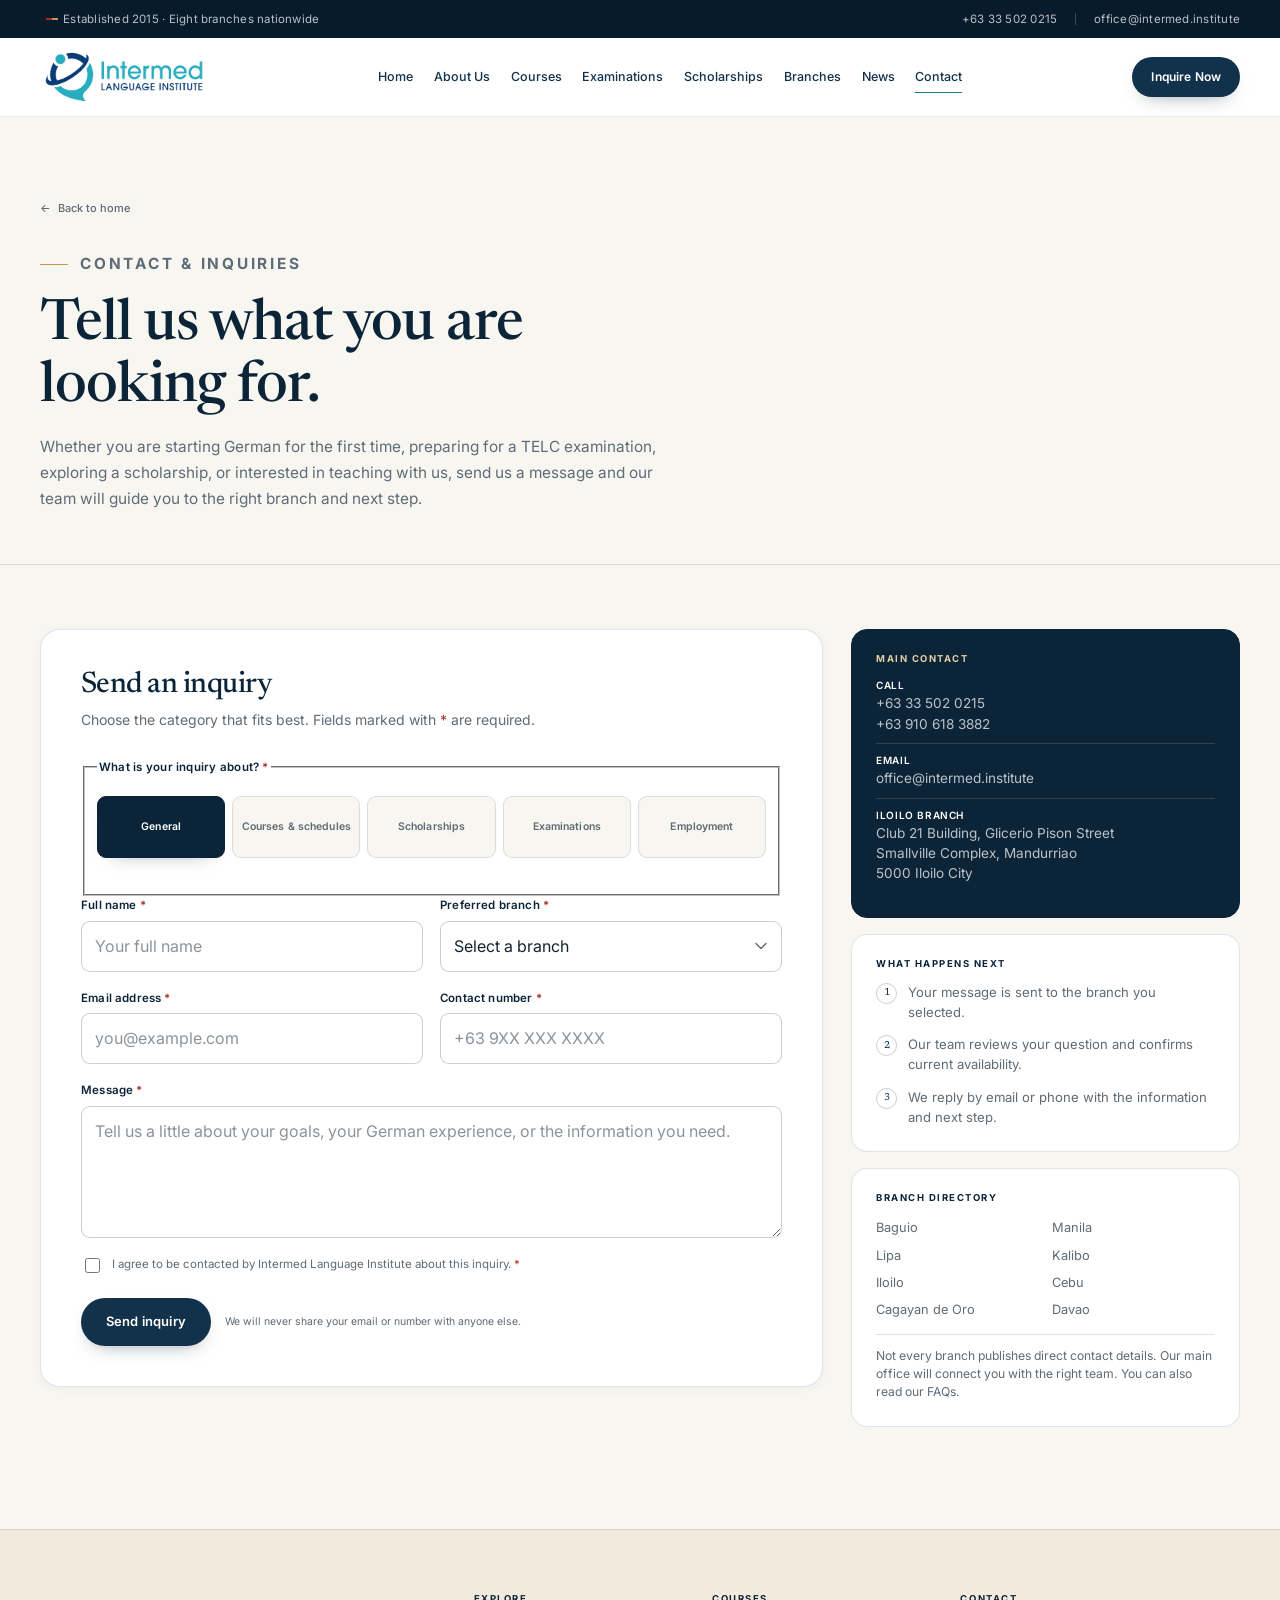
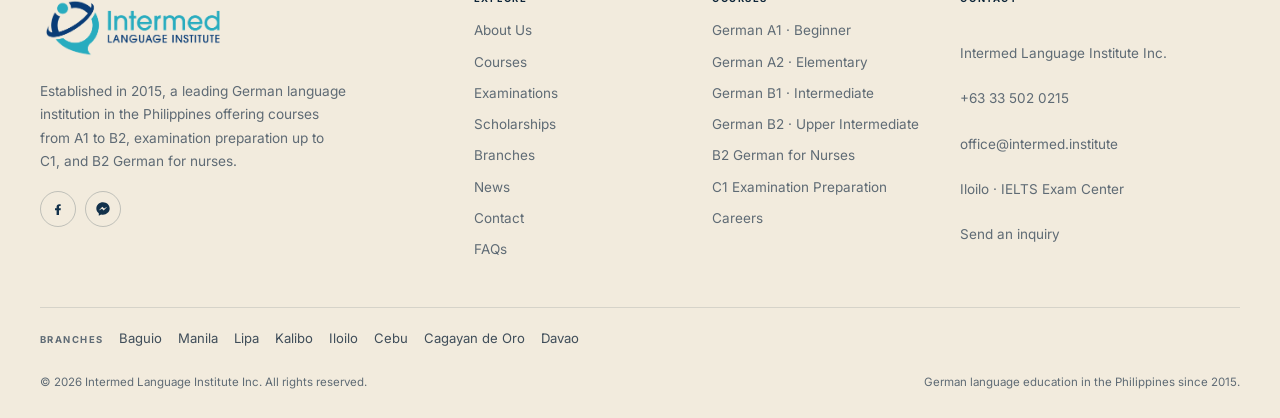
==== contact.html @ 17ab13a9 "Initial upload of Project 2" ====
<!DOCTYPE html>
<html lang="en">
<head>
  <meta charset="UTF-8">
  <meta name="viewport" content="width=device-width, initial-scale=1.0">
  <title>Contact &amp; Inquiries | Intermed Language Institute</title>
  <meta name="description" content="Contact Intermed Language Institute about German courses, schedules, scholarships, TELC examinations, or careers. Choose your branch and send an inquiry to our team.">
  <meta name="robots" content="index, follow">
  <link rel="canonical" href="https://intermed.institute/contact.html">
  <meta name="theme-color" content="#0c2438">
  <link rel="icon" type="image/png" href="assets/img/favicon.png">
  <link rel="apple-touch-icon" href="assets/img/favicon.png">

  <meta property="og:locale" content="en_PH">
  <meta property="og:type" content="website">
  <meta property="og:site_name" content="Intermed Language Institute">
  <meta property="og:title" content="Contact &amp; Inquiries | Intermed Language Institute">
  <meta property="og:description" content="Ask about German courses, schedules, scholarships, TELC examinations, or teaching careers at Intermed.">
  <meta property="og:url" content="https://intermed.institute/contact.html">

  <link rel="preconnect" href="https://fonts.googleapis.com">
  <link rel="preconnect" href="https://fonts.gstatic.com" crossorigin>
  <link href="https://fonts.googleapis.com/css2?family=Inter:wght@400;500;600;700&family=Newsreader:ital,opsz,wght@0,6..72,400;0,6..72,500;0,6..72,600;1,6..72,400&display=swap" rel="stylesheet">
  <link rel="stylesheet" href="assets/css/main.css">
  <noscript>
    <style>
      @media (max-width: 1080px) {
        .primary-nav { display: flex !important; flex-wrap: wrap; gap: 8px 16px; }
        .header-inner { flex-wrap: wrap; min-height: 0; padding: 12px 0; }
        .header-cta { display: inline-flex !important; }
        .nav-toggle, .mobile-nav { display: none !important; }
      }
    </style>
  </noscript>
</head>
<body>
  <a class="skip-link" href="#main">Skip to content</a>

  <div class="topbar">
    <div class="container topbar-inner">
      <p><span class="topbar-flag" aria-hidden="true"></span> Established 2015 · Eight branches nationwide</p>
      <div class="topbar-meta">
        <a href="tel:+63335020215">+63 33 502 0215</a>
        <span class="topbar-sep" aria-hidden="true"></span>
        <a href="mailto:office@intermed.institute">office@intermed.institute</a>
      </div>
    </div>
  </div>

  <header class="site-header" id="siteHeader">
    <div class="container header-inner">
      <a class="brand" href="index.html" aria-label="Intermed Language Institute — home">
        <img src="assets/img/logo.png" width="168" height="61" alt="Intermed Language Institute">
      </a>

      <nav class="primary-nav" aria-label="Primary">
        <a href="index.html">Home</a>
        <a href="index.html#about">About Us</a>
        <a href="index.html#courses">Courses</a>
        <a href="index.html#examinations">Examinations</a>
        <a href="index.html#scholarships">Scholarships</a>
        <a href="index.html#branches">Branches</a>
        <a href="index.html#news">News</a>
        <a href="contact.html" aria-current="page">Contact</a>
      </nav>

      <a class="btn btn--primary btn--sm header-cta" href="#inquiry-form">Inquire Now</a>

      <button class="nav-toggle" type="button" aria-label="Open menu" aria-expanded="false" aria-controls="mobileNav">
        <span></span><span></span><span></span>
      </button>
    </div>

    <div class="mobile-nav" id="mobileNav">
      <p class="eyebrow">Navigation</p>
      <nav aria-label="Mobile primary">
        <a class="mobile-link" href="index.html">Home <span class="num">01</span></a>
        <a class="mobile-link" href="index.html#about">About Us <span class="num">02</span></a>
        <a class="mobile-link" href="index.html#courses">Courses <span class="num">03</span></a>
        <a class="mobile-link" href="index.html#examinations">Examinations <span class="num">04</span></a>
        <a class="mobile-link" href="index.html#scholarships">Scholarships <span class="num">05</span></a>
        <a class="mobile-link" href="index.html#branches">Branches <span class="num">06</span></a>
        <a class="mobile-link" href="index.html#news">News <span class="num">07</span></a>
        <a class="mobile-link" href="contact.html">Contact <span class="num">08</span></a>
      </nav>
      <a class="btn btn--primary" href="#inquiry-form">Inquire Now</a>
      <div class="mobile-contact">
        <a href="tel:+63335020215">+63 33 502 0215</a>
        <a href="mailto:office@intermed.institute">office@intermed.institute</a>
        <a href="faq.html">Frequently asked questions</a>
      </div>
    </div>
  </header>

  <main id="main">
    <section class="page-hero">
      <div class="container">
        <a class="home-link" href="index.html"><span aria-hidden="true">←</span> Back to home</a>
        <p class="eyebrow">Contact &amp; inquiries</p>
        <h1>Tell us what you are looking for.</h1>
        <p>Whether you are starting German for the first time, preparing for a TELC examination, exploring a scholarship, or interested in teaching with us, send us a message and our team will guide you to the right branch and next step.</p>
      </div>
    </section>

    <section aria-labelledby="form-title">
      <div class="container contact-layout">
        <div class="form-card reveal">
          <h2 id="form-title">Send an inquiry</h2>
          <p>Choose the category that fits best. Fields marked with <span class="req">*</span> are required.</p>

          <form class="inquiry-form" id="inquiry-form" action="https://anc.d3.net/intermed/" method="post" enctype="multipart/form-data" data-endpoint="https://anc.d3.net/intermed/">
            <fieldset>
              <legend class="form-legend">What is your inquiry about? <span class="req">*</span></legend>
              <div class="inquiry-types">
                <label class="inquiry-type"><input type="radio" name="inquiry_type" value="General Inquiry" data-type="general" checked> General</label>
                <label class="inquiry-type"><input type="radio" name="inquiry_type" value="Course &amp; Schedule Inquiry" data-type="course"> Courses &amp; schedules</label>
                <label class="inquiry-type"><input type="radio" name="inquiry_type" value="Scholarship Inquiry" data-type="scholarship"> Scholarships</label>
                <label class="inquiry-type"><input type="radio" name="inquiry_type" value="Examination Inquiry" data-type="examination"> Examinations</label>
                <label class="inquiry-type"><input type="radio" name="inquiry_type" value="Employment Application" data-type="employment"> Employment</label>
              </div>
            </fieldset>

            <div class="form-grid">
              <div class="field">
                <label for="name">Full name <span class="req">*</span></label>
                <input type="text" id="name" name="name" autocomplete="name" placeholder="Your full name" required>
                <p class="field-error" data-error-for="name"></p>
              </div>

              <div class="field">
                <label for="branch">Preferred branch <span class="req">*</span></label>
                <select id="branch" name="branch" required>
                  <option value="">Select a branch</option>
                  <option value="baguio" data-email="baguio@intermed.institute">Baguio</option>
                  <option value="manila" data-email="manila@intermed.institute">Manila</option>
                  <option value="lipa" data-email="lipa@intermed.institute">Lipa</option>
                  <option value="kalibo" data-email="office@intermed.institute">Kalibo</option>
                  <option value="iloilo" data-email="iloilo@intermed.institute">Iloilo</option>
                  <option value="cebu" data-email="office@intermed.institute">Cebu</option>
                  <option value="cdo" data-email="cdo@intermed.institute">Cagayan de Oro</option>
                  <option value="davao" data-email="office@intermed.institute">Davao</option>
                  <option value="online" data-email="international@intermed.institute">Online / International</option>
                  <option value="unsure" data-email="office@intermed.institute">Not sure yet</option>
                </select>
                <p class="field-error" data-error-for="branch"></p>
              </div>

              <div class="field">
                <label for="email">Email address <span class="req">*</span></label>
                <input type="email" id="email" name="email" autocomplete="email" inputmode="email" placeholder="you@example.com" required>
                <p class="field-error" data-error-for="email"></p>
              </div>

              <div class="field">
                <label for="number">Contact number <span class="req">*</span></label>
                <input type="tel" id="number" name="number" autocomplete="tel" inputmode="tel" placeholder="+63 9XX XXX XXXX" required>
                <p class="field-error" data-error-for="number"></p>
              </div>

              <div class="field field--full" id="course-field" hidden>
                <label for="course">Course of interest</label>
                <select id="course" name="course">
                  <option value="">Select a course</option>
                  <option value="A1">German A1 — Beginner</option>
                  <option value="A2">German A2 — Elementary</option>
                  <option value="B1">German B1 — Intermediate</option>
                  <option value="B2">German B2 — Upper Intermediate</option>
                  <option value="B2 for Nurses">B2 German for Nurses</option>
                  <option value="C1 Examination Preparation">C1 Examination Preparation</option>
                  <option value="Not sure yet">Not sure yet</option>
                </select>
                <p class="field-error" data-error-for="course"></p>
              </div>

              <div class="field field--full" id="file-field" hidden>
                <label for="cv">Upload your CV <span class="req">*</span></label>
                <input type="file" id="cv" name="file" accept=".pdf,.doc,.docx,application/pdf,application/msword,application/vnd.openxmlformats-officedocument.wordprocessingml.document">
                <p class="field-hint">PDF or Word document, up to 10MB.</p>
                <p class="field-error" data-error-for="cv"></p>
              </div>

              <div class="field field--full">
                <label for="message">Message <span class="req">*</span></label>
                <textarea id="message" name="message" placeholder="Tell us a little about your goals, your German experience, or the information you need." required></textarea>
                <p class="field-error" data-error-for="message"></p>
              </div>
            </div>

            <input type="hidden" name="to" id="contact-to" value="office@intermed.institute">
            <input type="hidden" name="action" id="form-action" value="contact">
            <input type="hidden" name="for" id="inquiry-for" value="General Inquiry">

            <label class="form-consent">
              <input type="checkbox" id="consent" name="consent" value="yes" required>
              <span>I agree to be contacted by Intermed Language Institute about this inquiry. <span class="req">*</span></span>
            </label>
            <p class="field-error" data-error-for="consent"></p>

            <div class="form-actions">
              <button class="btn btn--primary" type="submit" id="submit-button">
                <span class="btn-spinner" aria-hidden="true"></span>
                <span class="btn-label">Send inquiry</span>
              </button>
              <p class="form-privacy">We will never share your email or number with anyone else.</p>
            </div>

            <div class="form-status" id="form-status" role="status" aria-live="polite"></div>
          </form>
        </div>

        <aside class="contact-aside" aria-label="Contact information">
          <div class="aside-card aside-card--navy reveal">
            <h3>Main contact</h3>
            <div class="contact-line">
              <div>
                <strong>Call</strong>
                <a href="tel:+63335020215">+63 33 502 0215</a><br>
                <a href="tel:+639106183882">+63 910 618 3882</a>
              </div>
            </div>
            <div class="contact-line">
              <div>
                <strong>Email</strong>
                <a href="mailto:office@intermed.institute">office@intermed.institute</a>
              </div>
            </div>
            <div class="contact-line">
              <div>
                <strong>Iloilo branch</strong>
                Club 21 Building, Glicerio Pison Street<br>
                Smallville Complex, Mandurriao<br>
                5000 Iloilo City
              </div>
            </div>
          </div>

          <div class="aside-card reveal">
            <h3>What happens next</h3>
            <div class="next-steps">
              <div class="next-step"><span>1</span><p>Your message is sent to the branch you selected.</p></div>
              <div class="next-step"><span>2</span><p>Our team reviews your question and confirms current availability.</p></div>
              <div class="next-step"><span>3</span><p>We reply by email or phone with the information and next step.</p></div>
            </div>
          </div>

          <div class="aside-card reveal">
            <h3>Branch directory</h3>
            <div class="branch-mini-list">
              <a href="index.html#branches">Baguio</a>
              <a href="index.html#branches">Manila</a>
              <a href="index.html#branches">Lipa</a>
              <a href="index.html#branches">Kalibo</a>
              <a href="index.html#branches">Iloilo</a>
              <a href="index.html#branches">Cebu</a>
              <a href="index.html#branches">Cagayan de Oro</a>
              <a href="index.html#branches">Davao</a>
            </div>
            <p class="aside-note">Not every branch publishes direct contact details. Our main office will connect you with the right team. You can also <a href="faq.html">read our FAQs</a>.</p>
          </div>
        </aside>
      </div>
    </section>
  </main>

  <footer class="site-footer">
    <div class="container">
      <div class="footer-grid">
        <div class="footer-brand">
          <img src="assets/img/logo.png" width="186" height="68" loading="lazy" alt="Intermed Language Institute">
          <p>Established in 2015, a leading German language institution in the Philippines offering courses from A1 to B2, examination preparation up to C1, and B2 German for nurses.</p>
          <div class="socials">
            <a class="social-link" href="https://www.facebook.com/intermedph" target="_blank" rel="noopener noreferrer" aria-label="Intermed on Facebook">
              <svg width="16" height="16" viewBox="0 0 24 24" fill="currentColor" aria-hidden="true"><path d="M13.5 21v-7h2.4l.4-3h-2.8V9.1c0-.9.3-1.5 1.6-1.5H16V5c-.3 0-1.2-.1-2.3-.1-2.3 0-3.8 1.4-3.8 3.9V11H7.5v3h2.4v7h3.6Z"/></svg>
            </a>
            <a class="social-link" href="https://www.facebook.com/msg/intermedph" target="_blank" rel="noopener noreferrer" aria-label="Message Intermed on Messenger">
              <svg width="16" height="16" viewBox="0 0 24 24" fill="currentColor" aria-hidden="true"><path d="M12 2C6.5 2 2 6.1 2 11.2c0 2.9 1.4 5.5 3.7 7.2V22l3.4-1.9c.9.3 1.9.4 2.9.4 5.5 0 10-4.1 10-9.2S17.5 2 12 2Zm1 12.4-2.5-2.7-4.9 2.7 5.4-5.7 2.6 2.7 4.8-2.7-5.4 5.7Z"/></svg>
            </a>
          </div>
        </div>

        <div>
          <h3>Explore</h3>
          <nav class="footer-links" aria-label="Footer">
            <a href="index.html#about">About Us</a>
            <a href="index.html#courses">Courses</a>
            <a href="index.html#examinations">Examinations</a>
            <a href="index.html#scholarships">Scholarships</a>
            <a href="index.html#branches">Branches</a>
            <a href="index.html#news">News</a>
            <a href="contact.html">Contact</a>
            <a href="faq.html">FAQs</a>
          </nav>
        </div>

        <div>
          <h3>Courses</h3>
          <nav class="footer-links" aria-label="Courses">
            <a href="index.html#course-a1">German A1 · Beginner</a>
            <a href="index.html#course-a2">German A2 · Elementary</a>
            <a href="index.html#course-b1">German B1 · Intermediate</a>
            <a href="index.html#course-b2">German B2 · Upper Intermediate</a>
            <a href="index.html#course-b2-nurses">B2 German for Nurses</a>
            <a href="index.html#course-c1">C1 Examination Preparation</a>
            <a href="index.html#careers">Careers</a>
          </nav>
        </div>

        <div class="footer-contact">
          <h3>Contact</h3>
          <p>Intermed Language Institute Inc.</p>
          <p><a href="tel:+63335020215">+63 33 502 0215</a></p>
          <p><a href="mailto:office@intermed.institute">office@intermed.institute</a></p>
          <p>Iloilo · IELTS Exam Center</p>
          <p><a href="contact.html">Send an inquiry</a></p>
        </div>
      </div>

      <div class="footer-branches">
        <span>Branches</span>
        <a href="index.html#branches">Baguio</a>
        <a href="index.html#branches">Manila</a>
        <a href="index.html#branches">Lipa</a>
        <a href="index.html#branches">Kalibo</a>
        <a href="index.html#branches">Iloilo</a>
        <a href="index.html#branches">Cebu</a>
        <a href="index.html#branches">Cagayan de Oro</a>
        <a href="index.html#branches">Davao</a>
      </div>

      <div class="footer-bottom">
        <p>© <span data-year>2026</span> Intermed Language Institute Inc. All rights reserved.</p>
        <p>German language education in the Philippines since 2015.</p>
      </div>
    </div>
  </footer>

  <script src="assets/js/main.js"></script>
</body>
</html>
---- assets/css/main.css ----
/* ==========================================================================
   Intermed Language Institute — 2026 redesign
   Typography: Newsreader (editorial display) + Inter (interface / body)
   Palette derived from the original logo: navy #163C76, teal #28A9BB
   ========================================================================== */

:root {
  --navy-950: #071b2c;
  --navy-900: #0c2438;
  --navy-800: #12314b;
  --navy-700: #1b405e;
  --teal-700: #106b76;
  --teal-600: #177e8c;
  --teal-500: #28a9bb;
  --red-600: #a3312b;
  --gold-500: #bf9a4a;
  --gold-300: #e2cfa4;
  --gold-700: #806025;
  --paper: #f8f6f1;
  --paper-2: #f1ede4;
  --sand: #f2ebdd;
  --white: #ffffff;
  --ink: #16232e;
  --text-soft: #3f4d59;
  --muted: #5f6b75;
  --line: rgba(12, 36, 56, 0.12);
  --line-strong: rgba(12, 36, 56, 0.22);
  --font-display: "Newsreader", Georgia, "Times New Roman", serif;
  --font-sans: "Inter", -apple-system, BlinkMacSystemFont, "Segoe UI", sans-serif;
  --wrap: 1200px;
  --radius: 16px;
  --radius-lg: 22px;
  --shadow-sm: 0 2px 10px rgba(9, 28, 45, 0.04);
  --shadow-md: 0 18px 40px -18px rgba(9, 28, 45, 0.22);
  --ease-out: cubic-bezier(0.22, 1, 0.36, 1);
  --ease-in-out: cubic-bezier(0.65, 0, 0.35, 1);
  --motion-fast: 190ms;
  --motion-base: 280ms;
  --motion-slow: 760ms;
  --motion-hero: 950ms;
}

*,
*::before,
*::after {
  box-sizing: border-box;
}

html {
  scroll-behavior: smooth;
  -webkit-text-size-adjust: 100%;
}

html,
body {
  max-width: 100%;
  overflow-x: clip;
}

body {
  margin: 0;
  background: var(--paper);
  color: var(--ink);
  font-family: var(--font-sans);
  font-size: 16px;
  line-height: 1.65;
  -webkit-font-smoothing: antialiased;
  -moz-osx-font-smoothing: grayscale;
  text-rendering: optimizeLegibility;
}

[id] {
  scroll-margin-top: 96px;
}

img,
svg {
  display: block;
  max-width: 100%;
}

img {
  height: auto;
}

a {
  color: inherit;
  text-decoration: none;
}

button,
input,
select,
textarea {
  font: inherit;
  color: inherit;
}

button {
  cursor: pointer;
}

ul,
ol {
  margin: 0;
  padding: 0;
  list-style: none;
}

h1,
h2,
h3,
h4 {
  margin: 0;
  color: var(--navy-900);
  font-family: var(--font-display);
  font-weight: 500;
  letter-spacing: -0.018em;
  line-height: 1.08;
}

p {
  margin: 0;
}

[hidden] {
  display: none !important;
}

::selection {
  background: var(--gold-300);
  color: var(--navy-950);
}

:focus-visible {
  outline: 2px solid var(--teal-600);
  outline-offset: 3px;
}

.sr-only {
  position: absolute !important;
  width: 1px;
  height: 1px;
  padding: 0;
  margin: -1px;
  overflow: hidden;
  clip: rect(0, 0, 0, 0);
  white-space: nowrap;
  border: 0;
}

.skip-link {
  position: fixed;
  top: 10px;
  left: 12px;
  z-index: 300;
  padding: 10px 16px;
  border-radius: 8px;
  background: var(--navy-900);
  color: var(--white);
  font-size: 13px;
  font-weight: 600;
  transform: translateY(-160%);
  transition: transform 0.2s ease;
}

.skip-link:focus {
  transform: translateY(0);
}

.container {
  width: min(calc(100% - 48px), var(--wrap));
  margin-inline: auto;
}

.section {
  padding: clamp(72px, 8.5vw, 118px) 0;
}

.section--white {
  background: var(--white);
}

.section--paper {
  background: var(--paper);
}

.section--sand {
  background: var(--sand);
}

.section--dark {
  background: var(--navy-950);
  color: var(--white);
}

/* --------------------------------------------------------------------------
   Typography helpers
   -------------------------------------------------------------------------- */

.eyebrow {
  display: flex;
  align-items: center;
  gap: 12px;
  margin-bottom: 18px;
  color: var(--teal-700);
  font-size: 10.5px;
  font-weight: 700;
  letter-spacing: 0.18em;
  line-height: 1.4;
  text-transform: uppercase;
}

.eyebrow::before {
  content: "";
  flex: 0 0 auto;
  width: 28px;
  height: 1px;
  background: var(--gold-500);
}

.eyebrow--light {
  color: var(--gold-300);
}

.eyebrow--light::before {
  background: var(--gold-300);
}

.section-head {
  display: grid;
  grid-template-columns: minmax(0, 1fr) minmax(250px, 360px);
  align-items: end;
  gap: 40px;
  margin-bottom: clamp(36px, 5vw, 56px);
}

.section-head h2 {
  max-width: 20ch;
  font-size: clamp(2rem, 3.4vw, 2.85rem);
}

.section-intro {
  max-width: 44ch;
  color: var(--muted);
  font-size: 0.95rem;
  line-height: 1.7;
}

.section-intro a {
  color: var(--navy-800);
  font-weight: 600;
  text-decoration: underline;
  text-underline-offset: 3px;
  text-decoration-color: var(--line-strong);
}

.section-intro a:hover {
  text-decoration-color: var(--navy-800);
}

.text-link {
  display: inline-flex;
  align-items: center;
  gap: 8px;
  color: var(--navy-800);
  font-size: 12.5px;
  font-weight: 700;
  letter-spacing: 0.01em;
}

.text-link .arrow {
  transition: transform 0.22s ease;
}

.text-link:hover {
  color: var(--teal-700);
}

.text-link:hover .arrow {
  transform: translateX(3px);
}

.text-link--light {
  color: var(--gold-300);
}

.text-link--light:hover {
  color: var(--white);
}

.photo-caption {
  margin-top: 12px;
  color: var(--muted);
  font-size: 11px;
  letter-spacing: 0.02em;
}

/* --------------------------------------------------------------------------
   Buttons
   -------------------------------------------------------------------------- */

.btn {
  display: inline-flex;
  align-items: center;
  justify-content: center;
  gap: 9px;
  min-height: 48px;
  padding: 0 24px;
  border: 1px solid transparent;
  border-radius: 999px;
  font-size: 13px;
  font-weight: 600;
  letter-spacing: 0.012em;
  line-height: 1;
  text-align: center;
  transition: background 0.22s ease, color 0.22s ease, border-color 0.22s ease,
    transform 0.22s ease, box-shadow 0.22s ease;
}

.btn:hover {
  transform: translateY(-1px);
}

.btn:active {
  transform: translateY(0);
}

.btn--primary {
  background: var(--navy-800);
  color: var(--white);
  box-shadow: 0 8px 20px -12px rgba(12, 36, 56, 0.6);
}

.btn--primary:hover {
  background: var(--navy-700);
  box-shadow: 0 12px 26px -14px rgba(12, 36, 56, 0.65);
}

.btn--light {
  background: var(--white);
  color: var(--navy-900);
}

.btn--light:hover {
  background: var(--paper-2);
}

.btn--ghost {
  border-color: rgba(255, 255, 255, 0.45);
  background: rgba(255, 255, 255, 0.03);
  color: var(--white);
}

.btn--ghost:hover {
  border-color: rgba(255, 255, 255, 0.8);
  background: rgba(255, 255, 255, 0.08);
}

.btn--outline {
  border-color: var(--line-strong);
  background: transparent;
  color: var(--navy-800);
}

.btn--outline:hover {
  border-color: var(--navy-800);
  background: var(--white);
}

.btn--sm {
  min-height: 40px;
  padding: 0 18px;
  font-size: 12px;
}

.btn[disabled] {
  opacity: 0.68;
  cursor: wait;
  transform: none;
}

/* --------------------------------------------------------------------------
   Top bar and header
   -------------------------------------------------------------------------- */

.topbar {
  background: var(--navy-950);
  color: rgba(255, 255, 255, 0.72);
  font-size: 11.5px;
  letter-spacing: 0.02em;
}

.topbar-inner {
  display: flex;
  min-height: 38px;
  align-items: center;
  justify-content: space-between;
  gap: 24px;
}

.topbar-meta {
  display: flex;
  align-items: center;
  gap: 18px;
}

.topbar a {
  transition: color 0.2s ease;
}

.topbar a:hover {
  color: var(--white);
}

.topbar-sep {
  width: 1px;
  height: 12px;
  background: rgba(255, 255, 255, 0.2);
}

.topbar-flag {
  display: inline-flex;
  width: 18px;
  height: 2px;
  margin-right: 2px;
  background: linear-gradient(
    90deg,
    #1c1c1c 0 33.33%,
    #a3312b 33.33% 66.66%,
    #bf9a4a 66.66% 100%
  );
  vertical-align: middle;
}

.site-header {
  position: sticky;
  top: 0;
  z-index: 100;
  border-bottom: 1px solid rgba(12, 36, 56, 0.08);
  background: rgba(255, 255, 255, 0.96);
  backdrop-filter: blur(14px);
  -webkit-backdrop-filter: blur(14px);
  transition: box-shadow 0.25s ease;
}

.site-header.is-scrolled {
  box-shadow: 0 10px 30px rgba(9, 28, 45, 0.07);
}

.header-inner {
  display: flex;
  min-height: 78px;
  align-items: center;
  justify-content: space-between;
  gap: 24px;
}

.brand {
  display: inline-flex;
  flex: 0 0 auto;
  align-items: center;
}

.brand img {
  width: 168px;
  height: auto;
}

.primary-nav {
  display: flex;
  align-items: center;
  gap: clamp(13px, 1.62vw, 25px);
}

.primary-nav a {
  position: relative;
  padding: 8px 0;
  color: var(--navy-800);
  font-size: 12.5px;
  font-weight: 500;
  white-space: nowrap;
}

.primary-nav a::after {
  content: "";
  position: absolute;
  right: 0;
  bottom: 2px;
  left: 0;
  height: 1px;
  background: var(--teal-600);
  transform: scaleX(0);
  transform-origin: left;
  transition: transform 0.25s ease;
}

.primary-nav a:hover::after,
.primary-nav a[aria-current="page"]::after {
  transform: scaleX(1);
}

.header-cta {
  flex: 0 0 auto;
}

.nav-toggle {
  display: none;
  width: 44px;
  height: 44px;
  flex-direction: column;
  align-items: center;
  justify-content: center;
  gap: 5px;
  border: 1px solid var(--line);
  border-radius: 50%;
  background: transparent;
}

.nav-toggle span {
  display: block;
  width: 17px;
  height: 1.5px;
  background: var(--navy-800);
  transition: transform 0.22s ease, opacity 0.22s ease;
}

.nav-open .nav-toggle span:nth-child(1) {
  transform: translateY(6.5px) rotate(45deg);
}

.nav-open .nav-toggle span:nth-child(2) {
  opacity: 0;
}

.nav-open .nav-toggle span:nth-child(3) {
  transform: translateY(-6.5px) rotate(-45deg);
}

.mobile-nav {
  display: none;
}

/* --------------------------------------------------------------------------
   Hero
   -------------------------------------------------------------------------- */

.hero {
  position: relative;
  isolation: isolate;
  overflow: hidden;
  background: var(--navy-950);
  color: var(--white);
}

.hero-media {
  position: absolute;
  inset: 0;
  z-index: -2;
}

.hero-media img {
  width: 100%;
  height: 100%;
  object-fit: cover;
  object-position: center 58%;
}

.hero::after {
  content: "";
  position: absolute;
  inset: 0;
  z-index: -1;
  background:
    linear-gradient(
      90deg,
      rgba(6, 21, 34, 0.94) 0%,
      rgba(6, 21, 34, 0.78) 46%,
      rgba(6, 21, 34, 0.38) 100%
    ),
    linear-gradient(0deg, rgba(6, 21, 34, 0.78) 0%, rgba(6, 21, 34, 0) 48%);
}

.hero-inner {
  display: flex;
  min-height: clamp(560px, 72vh, 760px);
  align-items: center;
  padding: clamp(64px, 9vw, 120px) 0 0;
}

.hero-copy {
  max-width: 800px;
}

.hero .eyebrow {
  color: var(--gold-300);
}

.hero h1 {
  max-width: 17ch;
  color: var(--white);
  font-size: clamp(2.7rem, 5.6vw, 4.5rem);
  letter-spacing: -0.028em;
  line-height: 1.02;
}

.hero h1 em {
  color: var(--gold-300);
  font-style: italic;
  font-weight: 400;
}

.hero-lede {
  max-width: 54ch;
  margin-top: 26px;
  color: rgba(255, 255, 255, 0.8);
  font-size: clamp(0.98rem, 1.4vw, 1.08rem);
  line-height: 1.7;
}

.hero-actions {
  display: flex;
  flex-wrap: wrap;
  gap: 12px;
  margin-top: 34px;
}

.hero-facts {
  display: grid;
  grid-template-columns: repeat(4, minmax(0, 1fr));
  margin: clamp(40px, 6vw, 72px) 0 0;
  border-top: 1px solid rgba(255, 255, 255, 0.18);
  padding: 22px 0 28px;
}

.hero-facts > div {
  padding: 0 22px;
  border-left: 1px solid rgba(255, 255, 255, 0.12);
}

.hero-facts > div:first-child {
  padding-left: 0;
  border-left: 0;
}

.hero-facts dt {
  color: var(--white);
  font-family: var(--font-display);
  font-size: 1.45rem;
  letter-spacing: -0.01em;
  line-height: 1;
}

.hero-facts dd {
  margin: 7px 0 0;
  color: rgba(255, 255, 255, 0.55);
  font-size: 10px;
  font-weight: 500;
  letter-spacing: 0.14em;
  text-transform: uppercase;
}

/* --------------------------------------------------------------------------
   Motion system
   -------------------------------------------------------------------------- */

@view-transition {
  navigation: auto;
}

::view-transition-old(root) {
  animation: page-out 0.24s var(--ease-in-out) both;
}

::view-transition-new(root) {
  animation: page-in 0.34s var(--ease-out) both;
}

@keyframes page-out {
  to {
    opacity: 0;
    transform: translate3d(0, -4px, 0);
  }
}

@keyframes page-in {
  from {
    opacity: 0;
    transform: translate3d(0, 6px, 0);
  }
}

.js .reveal {
  opacity: 0;
  transform: translate3d(0, 26px, 0);
  transition: opacity 0.8s var(--ease-out), transform 0.85s var(--ease-out);
  transition-delay: var(--reveal-delay, 0ms);
}

.js .reveal--left {
  transform: translate3d(-28px, 0, 0);
}

.js .reveal--right {
  transform: translate3d(28px, 0, 0);
}

.js .reveal--scale {
  transform: translate3d(0, 20px, 0) scale(0.977);
}

.js .reveal.is-visible {
  opacity: 1;
  transform: none;
}

.about-copy.reveal,
.scholarship-copy.reveal,
.branch-explorer.reveal,
.courses-note.reveal,
.why-foot.reveal {
  --reveal-delay: 90ms;
}

.contact-cta-copy.reveal {
  --reveal-delay: 100ms;
}

/* Hero choreography */

.hero-copy > .eyebrow {
  animation: hero-fade-in 0.8s var(--ease-out) 0.05s both;
}

.hero-line {
  display: block;
  overflow: hidden;
  margin-bottom: -0.08em;
  padding-bottom: 0.08em;
}

.hero-line > span {
  display: block;
  animation: hero-line-in var(--motion-hero) var(--ease-out) both;
}

.hero-line:nth-child(2) > span {
  animation-delay: 0.14s;
}

.hero-lede {
  animation: hero-fade-in 0.85s var(--ease-out) 0.4s both;
}

.hero-actions {
  animation: hero-fade-in 0.8s var(--ease-out) 0.54s both;
}

.hero-facts {
  animation: hero-fade-in 0.9s var(--ease-out) 0.68s both;
}

.hero-media {
  transform: scale(1.055);
  animation: hero-settle 2.2s var(--ease-out) both;
}

.hero-media img {
  transform: translate3d(0, var(--hero-shift, 0px), 0) scale(1.01);
  will-change: transform;
}

@keyframes hero-line-in {
  from {
    opacity: 0;
    transform: translate3d(0, 110%, 0);
  }
  to {
    opacity: 1;
    transform: none;
  }
}

@keyframes hero-fade-in {
  from {
    opacity: 0;
    transform: translate3d(0, 14px, 0);
  }
  to {
    opacity: 1;
    transform: none;
  }
}

@keyframes hero-settle {
  from {
    transform: scale(1.08);
  }
  to {
    transform: scale(1.055);
  }
}

/* Curtain-style media reveals */

.js .about-media.reveal figure::after,
.js .scholarship-media.reveal::after,
.js .news-feature.reveal .news-media::after,
.js .careers-wrap.reveal .careers-media::after {
  content: "";
  position: absolute;
  inset: 0;
  z-index: 1;
  pointer-events: none;
  transform: scaleY(1);
  transform-origin: bottom;
  transition: transform 1.05s var(--ease-out);
  transition-delay: calc(var(--reveal-delay, 0ms) + 60ms);
}

.js .about-media.reveal figure,
.js .news-feature.reveal .news-media,
.js .careers-wrap.reveal .careers-media {
  position: relative;
}

.js .about-media.reveal figure::after {
  border-radius: inherit;
  background: var(--white);
}

.js .scholarship-media.reveal::after {
  border-radius: var(--radius-lg);
  background: var(--sand);
}

.js .news-feature.reveal .news-media::after {
  background: var(--white);
}

.js .careers-wrap.reveal .careers-media::after {
  background: var(--navy-900);
}

.js .about-media.reveal.is-visible figure::after,
.js .scholarship-media.reveal.is-visible::after,
.js .news-feature.reveal.is-visible .news-media::after,
.js .careers-wrap.reveal.is-visible .careers-media::after {
  transform: scaleY(0);
}

.scholarship-badge {
  z-index: 2;
}

.js .about-media.reveal .est-badge,
.js .scholarship-media.reveal .scholarship-badge {
  opacity: 0;
  transform: translate3d(0, 10px, 0);
  transition: opacity 0.55s var(--ease-out), transform 0.65s var(--ease-out);
  transition-delay: 0.42s;
}

.js .about-media.reveal.is-visible .est-badge,
.js .scholarship-media.reveal.is-visible .scholarship-badge {
  opacity: 1;
  transform: none;
}

[data-count] {
  font-variant-numeric: tabular-nums;
}

/* Interior page heading choreography */

.page-hero .container > * {
  animation: page-head-in 0.75s var(--ease-out) both;
}

.page-hero .container > .home-link {
  animation-delay: 0.05s;
}

.page-hero .container > .eyebrow {
  animation-delay: 0.12s;
}

.page-hero .container > h1 {
  animation-delay: 0.18s;
}

.page-hero .container > p:not(.eyebrow) {
  animation-delay: 0.3s;
}

@keyframes page-head-in {
  from {
    opacity: 0;
    transform: translate3d(0, 14px, 0);
  }
  to {
    opacity: 1;
    transform: none;
  }
}

/* --------------------------------------------------------------------------
   About
   -------------------------------------------------------------------------- */

.about-grid {
  display: grid;
  grid-template-columns: minmax(0, 0.92fr) minmax(0, 1.08fr);
  align-items: center;
  gap: clamp(40px, 6.5vw, 88px);
}

.about-media {
  position: relative;
}

.about-media figure {
  margin: 0;
  overflow: hidden;
  border-radius: var(--radius-lg);
  box-shadow: var(--shadow-md);
}

.about-media img {
  width: 100%;
  aspect-ratio: 4 / 3.35;
  object-fit: cover;
}

.est-badge {
  position: absolute;
  right: -16px;
  bottom: 28px;
  display: flex;
  min-width: 118px;
  flex-direction: column;
  padding: 16px 20px;
  border: 1px solid var(--line);
  border-left: 2px solid var(--gold-500);
  border-radius: 10px;
  background: var(--paper);
  box-shadow: var(--shadow-sm);
}

.est-badge span {
  color: var(--muted);
  font-size: 9px;
  font-weight: 600;
  letter-spacing: 0.16em;
  text-transform: uppercase;
}

.est-badge strong {
  color: var(--navy-900);
  font-family: var(--font-display);
  font-size: 1.55rem;
  font-weight: 500;
  line-height: 1.1;
}

.about-copy h2 {
  max-width: 19ch;
  font-size: clamp(2rem, 3.2vw, 2.75rem);
}

.about-copy > p {
  max-width: 58ch;
  margin-top: 20px;
  color: var(--muted);
  font-size: 0.95rem;
  line-height: 1.75;
}

.check-list {
  display: grid;
  gap: 12px;
  margin: 28px 0 0;
}

.check-list li {
  position: relative;
  padding-left: 28px;
  color: var(--text-soft);
  font-size: 0.9rem;
  line-height: 1.55;
}

.check-list li::before {
  content: "";
  position: absolute;
  top: 0.28em;
  left: 0;
  width: 17px;
  height: 17px;
  border-radius: 50%;
  background: rgba(23, 126, 140, 0.12);
}

.check-list li::after {
  content: "";
  position: absolute;
  top: 0.55em;
  left: 5.5px;
  width: 6px;
  height: 3px;
  border-bottom: 1.5px solid var(--teal-700);
  border-left: 1.5px solid var(--teal-700);
  transform: rotate(-45deg);
}

.stat-row {
  display: grid;
  grid-template-columns: repeat(4, minmax(0, 1fr));
  gap: 18px;
  margin-top: 32px;
  border-top: 1px solid var(--line);
  padding-top: 24px;
}

.stat-row strong {
  display: block;
  color: var(--navy-900);
  font-family: var(--font-display);
  font-size: 1.6rem;
  font-weight: 500;
  letter-spacing: -0.015em;
  line-height: 1;
}

.stat-row span {
  display: block;
  margin-top: 7px;
  color: var(--muted);
  font-size: 9.5px;
  font-weight: 500;
  letter-spacing: 0.12em;
  line-height: 1.4;
  text-transform: uppercase;
}

/* --------------------------------------------------------------------------
   Courses
   -------------------------------------------------------------------------- */

.course-grid {
  display: grid;
  grid-template-columns: repeat(3, minmax(0, 1fr));
  gap: 20px;
}

.course-card {
  position: relative;
  display: flex;
  min-height: 292px;
  flex-direction: column;
  padding: 26px;
  border: 1px solid var(--line);
  border-radius: var(--radius);
  background: var(--white);
  transition: border-color 0.25s ease, box-shadow 0.25s ease, transform 0.25s ease;
}

.course-card:hover {
  border-color: rgba(18, 49, 75, 0.3);
  box-shadow: var(--shadow-md);
  transform: translateY(-3px);
}

.course-top {
  display: flex;
  align-items: flex-start;
  justify-content: space-between;
  gap: 12px;
  margin-bottom: 22px;
}

.course-level {
  color: var(--navy-800);
  font-family: var(--font-display);
  font-size: 2.3rem;
  font-weight: 500;
  letter-spacing: -0.03em;
  line-height: 0.9;
}

.course-tag {
  flex: 0 0 auto;
  padding: 6px 10px;
  border-radius: 999px;
  background: var(--paper-2);
  color: var(--muted);
  font-size: 9px;
  font-weight: 600;
  letter-spacing: 0.1em;
  line-height: 1.3;
  text-transform: uppercase;
}

.course-card h3 {
  margin-bottom: 10px;
  font-size: 1.3rem;
}

.course-card p {
  flex: 1 1 auto;
  color: var(--muted);
  font-size: 0.875rem;
  line-height: 1.62;
}

.course-link {
  display: flex;
  align-self: stretch;
  align-items: center;
  justify-content: space-between;
  gap: 8px;
  margin-top: 24px;
  padding-top: 16px;
  border-top: 1px solid var(--line);
  color: var(--navy-800);
  font-size: 12px;
  font-weight: 700;
}

.course-link .arrow {
  transition: transform 0.22s ease;
}

.course-link:hover {
  color: var(--teal-700);
}

.course-link:hover .arrow {
  transform: translateX(3px);
}

.course-card--featured {
  border-color: var(--navy-900);
  background: var(--navy-900);
}

.course-card--featured .course-level,
.course-card--featured h3 {
  color: var(--white);
}

.course-card--featured p {
  color: rgba(255, 255, 255, 0.68);
}

.course-card--featured .course-tag {
  border: 1px solid rgba(226, 207, 164, 0.4);
  background: transparent;
  color: var(--gold-300);
}

.course-card--featured .course-link {
  border-top-color: rgba(255, 255, 255, 0.18);
  color: var(--gold-300);
}

.course-card--featured .course-link:hover {
  color: var(--white);
}

.course-card--featured:hover {
  border-color: var(--navy-700);
}

.course-card--exam {
  background: var(--sand);
}

.courses-note {
  display: flex;
  align-items: flex-start;
  justify-content: space-between;
  gap: 24px;
  margin-top: 28px;
  border-top: 1px solid var(--line);
  padding-top: 20px;
  color: var(--muted);
  font-size: 0.8rem;
  line-height: 1.6;
}

.courses-note a {
  flex: 0 0 auto;
  color: var(--navy-800);
  font-weight: 700;
  text-decoration: underline;
  text-underline-offset: 3px;
  text-decoration-color: var(--line-strong);
}

.courses-note a:hover {
  text-decoration-color: var(--navy-800);
}

/* --------------------------------------------------------------------------
   Examinations
   -------------------------------------------------------------------------- */

.section--dark h2,
.section--dark h3 {
  color: var(--white);
}

.exam-head {
  display: grid;
  grid-template-columns: minmax(0, 1fr) minmax(250px, 360px);
  align-items: end;
  gap: 40px;
}

.exam-head h2 {
  max-width: 19ch;
  font-size: clamp(2rem, 3.4vw, 2.85rem);
}

.exam-head p {
  max-width: 46ch;
  color: rgba(255, 255, 255, 0.62);
  font-size: 0.93rem;
  line-height: 1.7;
}

.exam-grid {
  display: grid;
  grid-template-columns: repeat(2, minmax(0, 1fr));
  gap: 20px;
  margin: clamp(34px, 5vw, 48px) 0 0;
}

.exam-card {
  position: relative;
  padding: 30px;
  border: 1px solid rgba(255, 255, 255, 0.18);
  border-radius: var(--radius);
  background: rgba(255, 255, 255, 0.035);
  transition: border-color 0.25s ease, background 0.25s ease;
}

.exam-card:hover {
  border-color: rgba(255, 255, 255, 0.35);
  background: rgba(255, 255, 255, 0.055);
}

.exam-no {
  display: block;
  margin-bottom: 34px;
  color: var(--gold-300);
  font-size: 10px;
  font-weight: 600;
  letter-spacing: 0.16em;
}

.exam-card h3 {
  max-width: 20ch;
  margin-bottom: 12px;
  font-size: clamp(1.35rem, 2.2vw, 1.65rem);
}

.exam-card p {
  max-width: 44ch;
  color: rgba(255, 255, 255, 0.62);
  font-size: 0.9rem;
  line-height: 1.65;
}

.exam-card .text-link {
  margin-top: 24px;
}

.exam-support {
  display: grid;
  grid-template-columns: minmax(0, 1fr) auto;
  align-items: center;
  gap: 32px;
  margin-top: 36px;
  border-top: 1px solid rgba(255, 255, 255, 0.14);
  padding-top: 30px;
}

.exam-support h3 {
  font-family: var(--font-sans);
  font-size: 10px;
  font-weight: 700;
  letter-spacing: 0.16em;
  text-transform: uppercase;
}

.exam-support ul {
  display: flex;
  flex-wrap: wrap;
  gap: 10px 28px;
  margin-top: 12px;
}

.exam-support li {
  position: relative;
  padding-left: 16px;
  color: rgba(255, 255, 255, 0.68);
  font-size: 0.83rem;
}

.exam-support li::before {
  content: "";
  position: absolute;
  top: 0.55em;
  left: 0;
  width: 5px;
  height: 5px;
  border-radius: 50%;
  background: var(--gold-300);
}

.exam-official {
  margin-top: 18px;
}

/* --------------------------------------------------------------------------
   Scholarships
   -------------------------------------------------------------------------- */

.scholarship-grid {
  display: grid;
  grid-template-columns: minmax(0, 0.88fr) minmax(0, 1.12fr);
  align-items: center;
  gap: clamp(40px, 7vw, 92px);
}

.scholarship-media {
  position: relative;
}

.scholarship-media img {
  width: 100%;
  aspect-ratio: 4 / 4.55;
  border-radius: var(--radius-lg);
  object-fit: cover;
  object-position: center 30%;
  box-shadow: var(--shadow-md);
}

.scholarship-badge {
  position: absolute;
  bottom: 20px;
  left: 20px;
  display: inline-flex;
  align-items: center;
  gap: 8px;
  padding: 11px 15px;
  border-radius: 9px;
  background: rgba(255, 255, 255, 0.95);
  color: var(--navy-800);
  font-size: 9.5px;
  font-weight: 700;
  letter-spacing: 0.14em;
  text-transform: uppercase;
}

.scholarship-badge::before {
  content: "";
  width: 6px;
  height: 6px;
  border-radius: 50%;
  background: var(--gold-500);
}

.scholarship-copy h2 {
  max-width: 16ch;
  font-size: clamp(2rem, 3.4vw, 2.85rem);
}

.scholarship-copy > p {
  max-width: 56ch;
  margin-top: 20px;
  color: var(--muted);
  font-size: 0.95rem;
  line-height: 1.75;
}

.tick-list {
  display: grid;
  gap: 10px;
  margin-top: 24px;
}

.tick-list li {
  position: relative;
  padding-left: 24px;
  color: var(--text-soft);
  font-size: 0.89rem;
}

.tick-list li::before {
  content: "→";
  position: absolute;
  left: 0;
  color: var(--gold-700);
  font-weight: 600;
}

.notice {
  margin: 26px 0 30px;
  border-left: 2px solid var(--gold-500);
  border-radius: 0 8px 8px 0;
  background: rgba(255, 255, 255, 0.45);
  padding: 14px 18px;
  color: var(--muted);
  font-size: 0.82rem;
  line-height: 1.65;
}

/* --------------------------------------------------------------------------
   Branches
   -------------------------------------------------------------------------- */

.branch-tabs {
  display: grid;
  grid-template-columns: repeat(4, minmax(0, 1fr));
  gap: 9px;
  margin-bottom: 20px;
}

.branch-tab {
  display: flex;
  align-items: center;
  justify-content: space-between;
  gap: 8px;
  padding: 13px 15px;
  border: 1px solid var(--line);
  border-radius: 9px;
  background: var(--white);
  color: var(--navy-800);
  font-size: 12.5px;
  font-weight: 500;
  text-align: left;
  transition: background 0.2s ease, border-color 0.2s ease, color 0.2s ease;
}

.branch-tab:hover {
  border-color: var(--line-strong);
}

.branch-tab .num {
  color: var(--muted);
  font-family: var(--font-display);
  font-size: 10.5px;
  opacity: 0.7;
}

.branch-tab[aria-pressed="true"] {
  border-color: var(--navy-900);
  background: var(--navy-900);
  color: var(--white);
}

.branch-tab[aria-pressed="true"] .num {
  color: var(--gold-300);
  opacity: 1;
}

.branch-explorer {
  display: grid;
  grid-template-columns: minmax(0, 0.82fr) minmax(0, 1.18fr);
  gap: 20px;
}

.map-card {
  display: flex;
  min-height: 458px;
  flex-direction: column;
  align-items: center;
  justify-content: center;
  padding: 26px;
  border: 1px solid var(--line);
  border-radius: var(--radius);
  background: var(--white);
}

.branch-map {
  position: relative;
  width: min(100%, 316px);
}

.branch-map > img {
  width: 100%;
  height: auto;
  opacity: 0.92;
}

.map-pin {
  position: absolute;
  z-index: 2;
  display: grid;
  width: 30px;
  height: 30px;
  place-items: center;
  padding: 0;
  border: 0;
  border-radius: 50%;
  background: transparent;
  transform: translate(-50%, -50%);
}

.map-pin::before {
  content: "";
  width: 11px;
  height: 11px;
  border: 2px solid var(--white);
  border-radius: 50%;
  background: var(--teal-500);
  box-shadow: 0 0 0 3px rgba(40, 169, 187, 0.22);
  transition: width 0.2s ease, height 0.2s ease, background 0.2s ease,
    box-shadow 0.2s ease;
}

.map-pin[aria-pressed="true"]::before {
  width: 15px;
  height: 15px;
  background: var(--navy-800);
  box-shadow: 0 0 0 4px rgba(191, 154, 74, 0.45);
}

.map-pin-label {
  position: absolute;
  top: calc(100% + 2px);
  left: 50%;
  z-index: 3;
  padding: 3px 7px;
  border-radius: 4px;
  background: var(--navy-900);
  color: var(--white);
  font-size: 9px;
  font-weight: 500;
  letter-spacing: 0.02em;
  opacity: 0;
  pointer-events: none;
  transform: translateX(-50%);
  transition: opacity 0.18s ease;
  white-space: nowrap;
}

.map-pin:hover .map-pin-label,
.map-pin:focus-visible .map-pin-label,
.map-pin[aria-pressed="true"] .map-pin-label {
  opacity: 1;
}

.map-note {
  margin-top: 20px;
  color: var(--muted);
  font-size: 10.5px;
  text-align: center;
}

.map-note .star {
  color: var(--red-600);
}

.branch-panel {
  display: flex;
  min-height: 458px;
  flex-direction: column;
  padding: clamp(24px, 3.4vw, 36px);
  border: 1px solid var(--line);
  border-radius: var(--radius);
  background: var(--white);
}

.branch-detail {
  display: flex;
  height: 100%;
  flex-direction: column;
}

.branch-detail-head {
  display: flex;
  align-items: flex-start;
  justify-content: space-between;
  gap: 16px;
  margin-bottom: 20px;
  border-bottom: 1px solid var(--line);
  padding-bottom: 18px;
}

.branch-detail h3 {
  font-size: clamp(1.6rem, 2.6vw, 1.95rem);
}

.branch-count {
  margin-top: 6px;
  color: var(--muted);
  font-size: 9.5px;
  font-weight: 600;
  letter-spacing: 0.14em;
  text-transform: uppercase;
}

.branch-tag {
  flex: 0 0 auto;
  padding: 5px 9px;
  border-radius: 999px;
  background: rgba(163, 49, 43, 0.08);
  color: var(--red-600);
  font-size: 9px;
  font-weight: 600;
  letter-spacing: 0.08em;
  text-transform: uppercase;
}

.branch-detail address {
  color: var(--text-soft);
  font-size: 0.94rem;
  font-style: normal;
  line-height: 1.7;
}

.branch-contact {
  display: flex;
  flex-direction: column;
  gap: 7px;
  margin-top: 18px;
  font-size: 0.9rem;
}

.branch-contact a {
  display: inline-flex;
  align-items: center;
  gap: 9px;
  color: var(--navy-800);
  width: fit-content;
}

.branch-contact a:hover {
  text-decoration: underline;
  text-underline-offset: 3px;
}

.branch-contact svg {
  flex: 0 0 auto;
  color: var(--teal-600);
}

.branch-meta {
  display: grid;
  gap: 3px;
  margin-top: 22px;
  border-top: 1px solid var(--line);
  padding-top: 16px;
}

.branch-meta span {
  color: var(--muted);
  font-size: 9px;
  font-weight: 600;
  letter-spacing: 0.13em;
  text-transform: uppercase;
}

.branch-meta p {
  color: var(--muted);
  font-size: 0.82rem;
  line-height: 1.55;
}

.branch-actions {
  display: flex;
  flex-wrap: wrap;
  align-items: center;
  gap: 12px;
  margin-top: auto;
  padding-top: 24px;
}

.branch-empty {
  margin-top: 18px;
  padding: 13px 15px;
  border: 1px dashed var(--line-strong);
  border-radius: 8px;
  background: var(--paper);
  color: var(--muted);
  font-size: 0.82rem;
  line-height: 1.55;
}

/* --------------------------------------------------------------------------
   Why Intermed
   -------------------------------------------------------------------------- */

.why-grid {
  display: grid;
  grid-template-columns: repeat(3, minmax(0, 1fr));
  overflow: hidden;
  border-top: 1px solid var(--line);
  border-left: 1px solid var(--line);
  border-radius: 2px;
  background: var(--white);
}

.why-item {
  padding: clamp(24px, 3vw, 34px);
  border-right: 1px solid var(--line);
  border-bottom: 1px solid var(--line);
}

.why-num {
  display: block;
  margin-bottom: 24px;
  color: var(--gold-700);
  font-family: var(--font-display);
  font-size: 11px;
  letter-spacing: 0.08em;
}

.why-item h3 {
  margin-bottom: 8px;
  font-size: 1.18rem;
}

.why-item p {
  color: var(--muted);
  font-size: 0.86rem;
  line-height: 1.65;
}

.why-foot {
  display: flex;
  flex-wrap: wrap;
  align-items: center;
  justify-content: space-between;
  gap: 20px;
  margin-top: 28px;
  border-top: 1px solid var(--line);
  padding-top: 22px;
}

.why-foot p {
  max-width: 58ch;
  color: var(--muted);
  font-size: 0.85rem;
}

/* --------------------------------------------------------------------------
   Testimonials
   -------------------------------------------------------------------------- */

.testimonial-grid {
  display: grid;
  grid-template-columns: repeat(3, minmax(0, 1fr));
  gap: 20px;
}

.testimonial {
  display: flex;
  flex-direction: column;
  margin: 0;
  padding: 28px;
  border: 1px solid var(--line);
  border-radius: var(--radius);
  background: var(--white);
}

.quote-mark {
  margin-bottom: 16px;
  color: var(--gold-500);
  font-family: var(--font-display);
  font-size: 2.6rem;
  line-height: 0.6;
}

.testimonial blockquote {
  flex: 1;
  margin: 0;
  color: var(--navy-900);
  font-family: var(--font-display);
  font-size: 1.04rem;
  line-height: 1.55;
}

.testimonial figcaption {
  display: flex;
  align-items: center;
  gap: 12px;
  margin-top: 24px;
  border-top: 1px solid var(--line);
  padding-top: 18px;
}

.testimonial figcaption img {
  width: 42px;
  height: 42px;
  flex: 0 0 auto;
  border-radius: 50%;
  object-fit: cover;
  background: var(--paper-2);
}

.testimonial cite {
  display: block;
  color: var(--navy-900);
  font-size: 12.5px;
  font-style: normal;
  font-weight: 600;
}

.testimonial small {
  display: block;
  margin-top: 2px;
  color: var(--muted);
  font-size: 10.5px;
}

/* --------------------------------------------------------------------------
   News
   -------------------------------------------------------------------------- */

.news-grid {
  display: grid;
  grid-template-columns: minmax(0, 1.35fr) minmax(0, 0.85fr);
  align-items: stretch;
  gap: 20px;
}

.news-feature {
  display: flex;
  overflow: hidden;
  flex-direction: column;
  border: 1px solid var(--line);
  border-radius: var(--radius);
  background: var(--white);
}

.news-media {
  display: block;
  overflow: hidden;
  aspect-ratio: 16 / 9;
}

.news-media img {
  width: 100%;
  height: 100%;
  object-fit: cover;
  transition: transform 0.6s ease;
}

.news-feature:hover .news-media img {
  transform: scale(1.025);
}

.news-body {
  display: flex;
  flex: 1;
  flex-direction: column;
  padding: clamp(22px, 3vw, 30px);
}

.news-meta {
  display: flex;
  flex-wrap: wrap;
  align-items: center;
  gap: 8px 12px;
  margin-bottom: 14px;
  color: var(--muted);
  font-size: 9.5px;
  font-weight: 500;
  letter-spacing: 0.11em;
  text-transform: uppercase;
}

.news-tag {
  color: var(--teal-700);
  font-weight: 700;
}

.news-feature h3 {
  max-width: 21ch;
  font-size: clamp(1.5rem, 2.5vw, 1.85rem);
}

.news-feature h3 a:hover,
.news-card h3 a:hover {
  color: var(--teal-700);
}

.news-feature p {
  max-width: 55ch;
  margin-top: 12px;
  color: var(--muted);
  font-size: 0.9rem;
  line-height: 1.65;
}

.news-body .text-link {
  margin-top: auto;
  padding-top: 20px;
}

.news-side {
  display: grid;
  grid-template-rows: 1fr 1fr;
  gap: 20px;
}

.news-card {
  display: flex;
  flex-direction: column;
  padding: 24px;
  border: 1px solid var(--line);
  border-radius: var(--radius);
  background: var(--white);
}

.news-card h3 {
  margin-bottom: 8px;
  font-size: 1.15rem;
  line-height: 1.2;
}

.news-card p {
  color: var(--muted);
  font-size: 0.84rem;
  line-height: 1.6;
}

.news-card .text-link {
  margin-top: auto;
  padding-top: 16px;
}

.news-card--social {
  border-color: var(--navy-900);
  background: var(--navy-900);
}

.news-card--social h3 {
  color: var(--white);
}

.news-card--social p {
  color: rgba(255, 255, 255, 0.65);
}

.news-card--social .text-link {
  color: var(--gold-300);
}

.news-card--social .text-link:hover {
  color: var(--white);
}

.news-social-icon {
  display: grid;
  width: 34px;
  height: 34px;
  margin-bottom: 16px;
  place-items: center;
  border: 1px solid rgba(255, 255, 255, 0.24);
  border-radius: 50%;
  color: var(--gold-300);
}

/* --------------------------------------------------------------------------
   Careers
   -------------------------------------------------------------------------- */

.careers-wrap {
  display: grid;
  grid-template-columns: minmax(0, 1.08fr) minmax(0, 0.92fr);
  overflow: hidden;
  border-radius: var(--radius-lg);
  background: var(--navy-900);
  color: var(--white);
}

.careers-media img {
  width: 100%;
  height: 100%;
  min-height: 380px;
  object-fit: cover;
  object-position: center 45%;
}

.careers-copy {
  display: flex;
  flex-direction: column;
  justify-content: center;
  padding: clamp(32px, 5vw, 60px);
}

.careers-copy h2 {
  max-width: 13ch;
  color: var(--white);
  font-size: clamp(2rem, 3.4vw, 2.75rem);
}

.careers-copy p {
  max-width: 46ch;
  margin-top: 18px;
  color: rgba(255, 255, 255, 0.68);
  font-size: 0.93rem;
  line-height: 1.7;
}

.careers-copy .btn {
  align-self: flex-start;
  margin-top: 28px;
}

/* --------------------------------------------------------------------------
   Final CTA
   -------------------------------------------------------------------------- */

.contact-cta {
  position: relative;
  overflow: hidden;
  background: var(--navy-950);
  padding: clamp(64px, 8vw, 100px) 0;
  color: var(--white);
}

.contact-cta-inner {
  display: grid;
  grid-template-columns: minmax(0, 1.1fr) minmax(0, 0.9fr);
  align-items: center;
  gap: clamp(32px, 6vw, 72px);
}

.contact-cta h2 {
  max-width: 14ch;
  color: var(--white);
  font-size: clamp(2rem, 3.6vw, 3rem);
}

.contact-cta-copy p {
  max-width: 48ch;
  color: rgba(255, 255, 255, 0.66);
  font-size: 0.94rem;
  line-height: 1.7;
}

.contact-cta-copy .btn {
  margin-top: 24px;
}

.contact-quick {
  display: flex;
  flex-wrap: wrap;
  align-items: center;
  gap: 10px 22px;
  margin-top: 26px;
  border-top: 1px solid rgba(255, 255, 255, 0.16);
  padding-top: 18px;
  font-size: 0.83rem;
}

.contact-quick a {
  display: inline-flex;
  align-items: center;
  gap: 7px;
  color: rgba(255, 255, 255, 0.82);
}

.contact-quick a:hover {
  color: var(--white);
  text-decoration: underline;
  text-underline-offset: 3px;
}

/* --------------------------------------------------------------------------
   Footer
   -------------------------------------------------------------------------- */

.site-footer {
  border-top: 1px solid var(--line);
  background: var(--sand);
  color: var(--navy-900);
  padding: 64px 0 26px;
}

.footer-grid {
  display: grid;
  grid-template-columns: 1.55fr 0.78fr 0.82fr 1.1fr;
  gap: 40px;
}

.footer-brand img {
  width: 186px;
  height: auto;
  margin-bottom: 18px;
}

.footer-brand p {
  max-width: 34ch;
  color: var(--muted);
  font-size: 0.855rem;
  line-height: 1.7;
}

.site-footer h3 {
  margin-bottom: 15px;
  color: var(--navy-900);
  font-family: var(--font-sans);
  font-size: 9.5px;
  font-weight: 700;
  letter-spacing: 0.16em;
  text-transform: uppercase;
}

.footer-links {
  display: grid;
  gap: 9px;
  color: var(--muted);
  font-size: 0.845rem;
}

.footer-links a,
.footer-contact a {
  transition: color 0.2s ease;
}

.footer-links a:hover,
.footer-contact a:hover {
  color: var(--navy-900);
  text-decoration: underline;
  text-underline-offset: 3px;
}

.footer-contact {
  display: grid;
  gap: 8px;
  color: var(--muted);
  font-size: 0.845rem;
}

.socials {
  display: flex;
  gap: 9px;
  margin-top: 18px;
}

.social-link {
  display: grid;
  width: 36px;
  height: 36px;
  place-items: center;
  border: 1px solid var(--line-strong);
  border-radius: 50%;
  color: var(--navy-800);
  transition: background 0.2s ease, color 0.2s ease, border-color 0.2s ease;
}

.social-link:hover {
  border-color: var(--navy-900);
  background: var(--navy-900);
  color: var(--white);
}

.footer-branches {
  display: flex;
  flex-wrap: wrap;
  align-items: baseline;
  gap: 7px 16px;
  margin-top: 46px;
  border-top: 1px solid var(--line);
  padding-top: 20px;
}

.footer-branches > span {
  color: var(--muted);
  font-size: 9.5px;
  font-weight: 700;
  letter-spacing: 0.15em;
  text-transform: uppercase;
}

.footer-branches a {
  color: var(--text-soft);
  font-size: 0.82rem;
}

.footer-branches a:hover {
  color: var(--navy-900);
  text-decoration: underline;
  text-underline-offset: 3px;
}

.footer-bottom {
  display: flex;
  flex-wrap: wrap;
  align-items: center;
  justify-content: space-between;
  gap: 8px 24px;
  margin-top: 24px;
  color: var(--muted);
  font-size: 0.72rem;
}

.footer-bottom a:hover {
  text-decoration: underline;
}

/* --------------------------------------------------------------------------
   Page hero (interior pages)
   -------------------------------------------------------------------------- */

.page-hero {
  border-bottom: 1px solid var(--line);
  background: var(--paper);
  padding: clamp(48px, 7vw, 76px) 0 clamp(36px, 5vw, 52px);
}

.page-hero h1 {
  max-width: 18ch;
  font-size: clamp(2.3rem, 4.6vw, 3.55rem);
}

.page-hero p {
  max-width: 62ch;
  margin-top: 16px;
  color: var(--muted);
  font-size: 0.96rem;
  line-height: 1.7;
}

.page-hero .home-link {
  display: inline-flex;
  align-items: center;
  gap: 7px;
  margin-bottom: 18px;
  color: var(--muted);
  font-size: 11px;
  font-weight: 500;
}

.page-hero .home-link:hover {
  color: var(--navy-900);
}

/* --------------------------------------------------------------------------
   Contact page
   -------------------------------------------------------------------------- */

.contact-layout {
  display: grid;
  grid-template-columns: minmax(0, 1.45fr) minmax(0, 0.72fr);
  align-items: start;
  gap: 28px;
  padding: clamp(40px, 6vw, 64px) 0 clamp(72px, 8vw, 110px);
}

.form-card {
  padding: clamp(22px, 3.5vw, 40px);
  border: 1px solid var(--line);
  border-radius: 20px;
  background: var(--white);
  box-shadow: var(--shadow-sm);
}

.form-card h2 {
  font-size: clamp(1.55rem, 2.5vw, 1.85rem);
}

.form-card > p {
  margin-top: 7px;
  color: var(--muted);
  font-size: 0.875rem;
  line-height: 1.6;
}

.inquiry-form {
  margin-top: 26px;
}

.inquiry-types {
  display: grid;
  grid-template-columns: repeat(5, minmax(0, 1fr));
  gap: 7px;
  margin: 14px 0 26px;
}

.inquiry-type {
  position: relative;
  display: flex;
  min-height: 62px;
  align-items: center;
  justify-content: center;
  padding: 9px 8px;
  border: 1px solid var(--line);
  border-radius: 9px;
  background: var(--paper);
  color: var(--muted);
  font-size: 10.5px;
  font-weight: 600;
  letter-spacing: 0.01em;
  line-height: 1.35;
  text-align: center;
  transition: background 0.2s ease, color 0.2s ease, border-color 0.2s ease;
}

.inquiry-type:hover {
  border-color: var(--line-strong);
}

.inquiry-type input {
  position: absolute;
  width: 1px;
  height: 1px;
  opacity: 0;
}

.inquiry-type:has(input:checked) {
  border-color: var(--navy-900);
  background: var(--navy-900);
  color: var(--white);
}

.inquiry-type:has(input:focus-visible) {
  outline: 2px solid var(--teal-600);
  outline-offset: 2px;
}

.form-legend {
  display: block;
  margin-bottom: 0;
  color: var(--navy-900);
  font-size: 11.5px;
  font-weight: 600;
  letter-spacing: 0.02em;
}

.form-grid {
  display: grid;
  grid-template-columns: repeat(2, minmax(0, 1fr));
  gap: 17px;
}

.field {
  display: flex;
  flex-direction: column;
  gap: 6px;
}

.field--full {
  grid-column: 1 / -1;
}

.field label {
  color: var(--navy-900);
  font-size: 11.5px;
  font-weight: 600;
  letter-spacing: 0.015em;
}

.req {
  color: var(--red-600);
}

.field input,
.field select,
.field textarea {
  width: 100%;
  min-height: 47px;
  padding: 11px 13px;
  border: 1px solid var(--line-strong);
  border-radius: 9px;
  background: var(--white);
  color: var(--ink);
  font-size: 16px;
  transition: border-color 0.2s ease, box-shadow 0.2s ease;
}

.field textarea {
  min-height: 132px;
  resize: vertical;
}

.field select {
  padding-right: 38px;
  background-image: url("data:image/svg+xml,%3Csvg xmlns='http://www.w3.org/2000/svg' width='12' height='8' viewBox='0 0 12 8'%3E%3Cpath d='M1 1.5 6 6.5l5-5' fill='none' stroke='%235f6b75' stroke-width='1.4' stroke-linecap='round' stroke-linejoin='round'/%3E%3C/svg%3E");
  background-repeat: no-repeat;
  background-position: right 14px center;
  appearance: none;
}

.field input::placeholder,
.field textarea::placeholder {
  color: #8b949b;
}

.field input:focus,
.field select:focus,
.field textarea:focus {
  border-color: var(--navy-800);
  outline: none;
  box-shadow: 0 0 0 3px rgba(40, 169, 187, 0.14);
}

.field input[aria-invalid="true"],
.field select[aria-invalid="true"],
.field textarea[aria-invalid="true"] {
  border-color: var(--red-600);
}

.field-error {
  display: none;
  color: var(--red-600);
  font-size: 11px;
  line-height: 1.4;
}

.field-error.is-visible {
  display: block;
}

.field-hint {
  color: var(--muted);
  font-size: 10.5px;
  line-height: 1.45;
}

.form-consent {
  display: flex;
  align-items: flex-start;
  gap: 9px;
  margin-top: 18px;
  color: var(--muted);
  font-size: 11.5px;
  line-height: 1.55;
}

.form-consent input {
  width: 15px;
  height: 15px;
  flex: 0 0 auto;
  margin-top: 2px;
  accent-color: var(--navy-800);
}

.form-actions {
  display: flex;
  flex-wrap: wrap;
  align-items: center;
  gap: 14px;
  margin-top: 22px;
}

.btn-spinner {
  display: none;
  width: 14px;
  height: 14px;
  border: 2px solid rgba(255, 255, 255, 0.35);
  border-top-color: var(--white);
  border-radius: 50%;
  animation: spin 0.7s linear infinite;
}

.is-loading .btn-spinner {
  display: inline-block;
}

.is-loading .btn-label {
  opacity: 0.78;
}

@keyframes spin {
  to {
    transform: rotate(360deg);
  }
}

.form-privacy {
  color: var(--muted);
  font-size: 10.5px;
  line-height: 1.5;
}

.form-status {
  display: none;
  margin-top: 18px;
  padding: 13px 15px;
  border: 1px solid transparent;
  border-radius: 9px;
  font-size: 0.83rem;
  line-height: 1.55;
  transition: background-color 0.25s var(--ease-out),
    border-color 0.25s var(--ease-out), color 0.25s var(--ease-out);
}

.form-status.is-visible {
  display: block;
}

.form-status--success {
  border-color: #c3ded0;
  background: #eaf4ef;
  color: #20583e;
}

.form-status--error {
  border-color: #ebcac7;
  background: #fbedec;
  color: #7e2a24;
}

.form-status a {
  font-weight: 600;
  text-decoration: underline;
  text-underline-offset: 2px;
}

.contact-aside {
  display: grid;
  gap: 16px;
}

.aside-card {
  padding: 24px;
  border: 1px solid var(--line);
  border-radius: 16px;
  background: var(--white);
}

.aside-card h3 {
  margin-bottom: 14px;
  font-family: var(--font-sans);
  font-size: 9.5px;
  font-weight: 700;
  letter-spacing: 0.16em;
  text-transform: uppercase;
}

.contact-line {
  display: flex;
  align-items: flex-start;
  gap: 11px;
  padding: 9px 0;
  border-top: 1px solid var(--line);
  color: var(--text-soft);
  font-size: 0.85rem;
  line-height: 1.5;
}

.contact-line:first-of-type {
  border-top: 0;
  padding-top: 0;
}

.contact-line svg {
  flex: 0 0 auto;
  margin-top: 2px;
  color: var(--teal-600);
}

.contact-line a:hover {
  color: var(--navy-900);
  text-decoration: underline;
  text-underline-offset: 2px;
}

.contact-line strong {
  display: block;
  color: var(--navy-900);
  font-size: 10px;
  font-weight: 600;
  letter-spacing: 0.06em;
  text-transform: uppercase;
}

.aside-card--navy {
  border-color: var(--navy-900);
  background: var(--navy-900);
  color: var(--white);
}

.aside-card--navy h3 {
  color: var(--gold-300);
}

.aside-card--navy .contact-line {
  border-top-color: rgba(255, 255, 255, 0.14);
  color: rgba(255, 255, 255, 0.72);
}

.aside-card--navy .contact-line svg {
  color: var(--gold-300);
}

.aside-card--navy .contact-line a:hover {
  color: var(--white);
}

.aside-card--navy .contact-line strong {
  color: var(--white);
}

.next-steps {
  display: grid;
  gap: 13px;
}

.next-step {
  display: flex;
  gap: 11px;
  align-items: flex-start;
}

.next-step span {
  display: grid;
  width: 21px;
  height: 21px;
  flex: 0 0 auto;
  place-items: center;
  border: 1px solid var(--line-strong);
  border-radius: 50%;
  color: var(--navy-800);
  font-family: var(--font-display);
  font-size: 10px;
}

.next-step p {
  color: var(--muted);
  font-size: 0.82rem;
  line-height: 1.5;
}

.branch-mini-list {
  display: grid;
  grid-template-columns: 1fr 1fr;
  gap: 6px 12px;
  font-size: 0.8rem;
  color: var(--muted);
}

.branch-mini-list a:hover {
  color: var(--navy-900);
  text-decoration: underline;
  text-underline-offset: 2px;
}

.aside-note {
  margin-top: 14px;
  border-top: 1px solid var(--line);
  padding-top: 12px;
  color: var(--muted);
  font-size: 0.76rem;
  line-height: 1.5;
}

/* --------------------------------------------------------------------------
   FAQ page
   -------------------------------------------------------------------------- */

.faq-layout {
  display: grid;
  grid-template-columns: minmax(0, 220px) minmax(0, 1fr);
  align-items: start;
  gap: clamp(32px, 5vw, 64px);
  padding: clamp(48px, 6vw, 72px) 0 clamp(72px, 8vw, 110px);
}

.faq-aside {
  position: sticky;
  top: 110px;
  padding: 24px;
  border: 1px solid var(--line);
  border-radius: 16px;
  background: var(--white);
}

.faq-aside h2 {
  font-family: var(--font-sans);
  font-size: 9.5px;
  font-weight: 700;
  letter-spacing: 0.16em;
  text-transform: uppercase;
}

.faq-aside p {
  margin-top: 12px;
  color: var(--muted);
  font-size: 0.82rem;
  line-height: 1.6;
}

.faq-aside .btn {
  width: 100%;
  margin-top: 16px;
}

.faq-note {
  margin-bottom: 28px;
  border-left: 2px solid var(--gold-500);
  border-radius: 0 8px 8px 0;
  background: var(--paper);
  padding: 13px 16px;
  color: var(--muted);
  font-size: 0.8rem;
  line-height: 1.6;
}

.faq-list {
  border-top: 1px solid var(--line);
}

.faq-item {
  border-bottom: 1px solid var(--line);
}

.faq-item summary {
  display: flex;
  align-items: flex-start;
  justify-content: space-between;
  gap: 22px;
  padding: 20px 0;
  color: var(--navy-900);
  cursor: pointer;
  font-size: 0.98rem;
  font-weight: 600;
  line-height: 1.45;
  list-style: none;
}

.faq-item summary::-webkit-details-marker {
  display: none;
}

.faq-item summary:hover {
  color: var(--teal-700);
}

.faq-icon {
  display: grid;
  width: 22px;
  height: 22px;
  flex: 0 0 auto;
  place-items: center;
  border: 1px solid var(--line-strong);
  border-radius: 50%;
  color: var(--navy-800);
  font-family: var(--font-sans);
  font-size: 13px;
  font-weight: 400;
  line-height: 1;
  transition: background 0.2s ease, color 0.2s ease, transform 0.2s ease;
}

.faq-item[open] .faq-icon {
  border-color: var(--navy-900);
  background: var(--navy-900);
  color: var(--white);
  transform: rotate(45deg);
}

.faq-answer {
  max-width: 74ch;
  padding: 0 34px 22px 0;
  color: var(--muted);
  font-size: 0.9rem;
  line-height: 1.7;
}

.faq-answer p + p {
  margin-top: 10px;
}

.faq-answer ul {
  display: grid;
  gap: 6px;
  margin-top: 9px;
  padding-left: 19px;
  list-style: disc;
}

.faq-answer li::marker {
  color: var(--gold-500);
}

.faq-answer strong {
  color: var(--navy-900);
  font-weight: 600;
}

.faq-cta {
  display: flex;
  flex-wrap: wrap;
  align-items: center;
  justify-content: space-between;
  gap: 24px;
  margin-top: 38px;
  border: 1px solid var(--line);
  border-radius: var(--radius);
  background: var(--white);
  padding: 28px;
}

.faq-cta h2 {
  max-width: 20ch;
  font-size: 1.5rem;
}  .faq-cta p {
    max-width: 52ch;
    margin-top: 7px;
    color: var(--muted);
    font-size: 0.85rem;
  }

  @media (max-width: 620px) {
    [id] {
      scroll-margin-top: 82px;
    }
  }

/* --------------------------------------------------------------------------
   Responsive
   -------------------------------------------------------------------------- */

@media (max-width: 1120px) {
  .primary-nav {
    gap: 14px;
  }

  .primary-nav a {
    font-size: 12px;
  }
}

@media (max-width: 1080px) {
  .topbar,
  .primary-nav,
  .header-cta {
    display: none;
  }

  .nav-toggle {
    display: flex;
  }

  .mobile-nav {
    position: absolute;
    top: 100%;
    right: 0;
    bottom: auto;
    left: 0;
    z-index: 95;
    display: block;
    height: calc(100vh - 78px);
    height: calc(100dvh - 78px);
    overflow-y: auto;
    padding: 24px;
    background: var(--paper);
    opacity: 0;
    visibility: hidden;
    transform: translateY(-8px);
    transition: opacity 0.22s ease, transform 0.22s ease, visibility 0.22s;
  }

  .nav-open .mobile-nav {
    opacity: 1;
    visibility: visible;
    transform: none;
  }

  .nav-open {
    overflow: hidden;
  }

  .mobile-nav .eyebrow {
    margin-bottom: 10px;
  }

  .mobile-link {
    display: flex;
    align-items: center;
    justify-content: space-between;
    border-bottom: 1px solid var(--line);
    padding: 14px 0;
    color: var(--navy-900);
    font-family: var(--font-display);
    font-size: 1.18rem;
  }

  .mobile-link .num {
    color: var(--muted);
    font-family: var(--font-sans);
    font-size: 9.5px;
    letter-spacing: 0.1em;
  }

  .mobile-nav .btn {
    width: 100%;
    margin-top: 22px;
  }

  .mobile-contact {
    display: grid;
    gap: 7px;
    margin-top: 20px;
    color: var(--muted);
    font-size: 0.83rem;
  }

  .mobile-contact a:hover {
    color: var(--navy-900);
    text-decoration: underline;
  }

  .topbar-meta {
    gap: 14px;
  }
}

@media (max-width: 980px) {
  .section-head,
  .exam-head {
    grid-template-columns: 1fr;
    gap: 20px;
  }

  .section-head h2,
  .exam-head h2 {
    max-width: 22ch;
  }

  .about-grid,
  .scholarship-grid,
  .news-grid,
  .careers-wrap,
  .contact-cta-inner {
    grid-template-columns: 1fr;
  }

  .about-media {
    max-width: 620px;
  }

  .scholarship-media {
    max-width: 540px;
  }

  .scholarship-media img {
    aspect-ratio: 4 / 3.6;
  }

  .news-side {
    grid-template-columns: 1fr 1fr;
    grid-template-rows: none;
  }

  .careers-media img {
    min-height: 300px;
    max-height: 400px;
  }

  .careers-copy h2 {
    max-width: 18ch;
  }

  .contact-cta h2 {
    max-width: 18ch;
  }

  .contact-layout {
    grid-template-columns: 1fr;
  }

  .contact-aside {
    grid-template-columns: 1fr 1fr;
  }

  .footer-grid {
    grid-template-columns: 1fr 1fr;
    gap: 34px;
  }

  .faq-layout {
    grid-template-columns: 1fr;
  }

  .faq-aside {
    position: static;
    display: flex;
    flex-wrap: wrap;
    align-items: center;
    justify-content: space-between;
    gap: 12px;
  }

  .faq-aside h2 {
    width: 100%;
  }

  .faq-aside p {
    margin-top: 0;
    max-width: 54ch;
  }

  .faq-aside .btn {
    width: auto;
    margin-top: 0;
  }
}

@media (max-width: 980px) {
  .js .reveal--left,
  .js .reveal--right {
    transform: translate3d(0, 24px, 0);
  }
}

@media (max-width: 820px) {
  .topbar {
    display: none;
  }

  .hero-inner {
    min-height: 620px;
    padding-top: 60px;
  }

  .hero-facts {
    grid-template-columns: 1fr 1fr;
    gap: 18px 0;
  }

  .hero-facts > div {
    padding: 0 18px;
  }

  .hero-facts > div:nth-child(odd) {
    padding-left: 0;
    border-left: 0;
  }

  .hero-facts > div:nth-child(-n + 2) {
    border-bottom: 1px solid rgba(255, 255, 255, 0.1);
    padding-bottom: 18px;
  }

  .course-grid,
  .why-grid,
  .testimonial-grid {
    grid-template-columns: 1fr 1fr;
  }

  .why-grid {
    border-radius: 0;
  }

  .exam-grid {
    grid-template-columns: 1fr;
  }

  .exam-support {
    grid-template-columns: 1fr;
    gap: 22px;
  }

  .exam-support .btn {
    justify-self: start;
  }

  .branch-tabs {
    grid-template-columns: repeat(2, minmax(0, 1fr));
  }

  .branch-explorer {
    grid-template-columns: 1fr;
  }

  .map-card {
    min-height: auto;
    padding: 20px;
  }

  .branch-map {
    width: min(100%, 270px);
  }

  .branch-panel {
    min-height: 0;
  }

  .branch-actions {
    margin-top: 22px;
  }

  .footer-grid {
    grid-template-columns: 1fr 1fr;
  }

  .form-grid {
    grid-template-columns: 1fr;
  }

  .inquiry-types {
    grid-template-columns: repeat(3, minmax(0, 1fr));
  }

  .contact-aside {
    grid-template-columns: 1fr;
  }
}

@media (max-width: 620px) {
  .container {
    width: calc(100% - 32px);
  }

  .site-header .header-inner {
    min-height: 68px;
  }

  .brand img {
    width: 148px;
  }

  .mobile-nav {
    height: calc(100vh - 68px);
    height: calc(100dvh - 68px);
  }

  .hero-inner {
    min-height: 560px;
    padding-top: 54px;
  }

  .hero h1 {
    font-size: clamp(2.45rem, 11vw, 3.2rem);
  }

  .hero-lede {
    margin-top: 20px;
    font-size: 0.94rem;
  }

  .hero-actions .btn {
    min-height: 46px;
    padding: 0 19px;
  }

  .hero-facts {
    margin-top: 36px;
  }

  .hero-facts dt {
    font-size: 1.3rem;
  }

  .section {
    padding: 64px 0;
  }

  .eyebrow {
    margin-bottom: 14px;
  }

  .about-grid {
    gap: 48px;
  }

  .est-badge {
    right: 12px;
    bottom: 18px;
    min-width: 104px;
    padding: 13px 16px;
  }

  .stat-row {
    grid-template-columns: 1fr 1fr;
    gap: 18px 12px;
  }

  .course-grid,
  .why-grid,
  .testimonial-grid,
  .news-side {
    grid-template-columns: 1fr;
  }

  .course-card {
    min-height: 0;
  }

  .courses-note {
    flex-direction: column;
    gap: 10px;
  }

  .scholarship-media {
    max-width: 100%;
  }

  .scholarship-media img {
    aspect-ratio: 4 / 3.8;
  }

  .branch-tabs {
    gap: 7px;
  }

  .branch-tab {
    padding: 12px;
    font-size: 12px;
  }

  .branch-detail-head {
    flex-direction: column;
    gap: 8px;
  }

  .why-item {
    padding: 24px;
  }

  .careers-wrap {
    border-radius: var(--radius);
  }

  .careers-copy {
    padding: 30px 24px 34px;
  }

  .footer-grid {
    grid-template-columns: 1fr;
    gap: 30px;
  }

  .footer-brand img {
    width: 170px;
  }

  .footer-branches {
    margin-top: 34px;
  }

  .footer-bottom {
    flex-direction: column;
    align-items: flex-start;
  }

  .page-hero {
    padding-top: 40px;
  }

  .inquiry-types {
    grid-template-columns: 1fr 1fr;
  }

  .inquiry-type {
    min-height: 54px;
  }

  .form-card {
    border-radius: 14px;
  }

  .form-actions {
    flex-direction: column;
    align-items: stretch;
  }

  .form-actions .btn {
    width: 100%;
  }

  .form-privacy {
    text-align: center;
  }

  .faq-layout {
    padding-top: 36px;
  }

  .faq-aside {
    display: block;
  }

  .faq-aside p {
    margin-top: 10px;
  }

  .faq-aside .btn {
    width: 100%;
    margin-top: 14px;
  }

  .faq-item summary {
    font-size: 0.93rem;
    padding: 18px 0;
  }

  .faq-answer {
    padding-right: 9px;
  }

  .faq-cta {
    padding: 22px;
  }

  .faq-cta .btn {
    width: 100%;
  }
}

@media (max-width: 390px) {
  .inquiry-types {
    grid-template-columns: 1fr;
  }

  .branch-tabs {
    grid-template-columns: 1fr;
  }

  .hero-actions .btn {
    width: 100%;
  }
}

/* --------------------------------------------------------------------------
   Reduced motion
   -------------------------------------------------------------------------- */

.hero :focus-visible,
.section--dark :focus-visible,
.contact-cta :focus-visible {
  outline-color: var(--gold-300);
}

/* --------------------------------------------------------------------------
   Interaction polish
   -------------------------------------------------------------------------- */

.btn {
  transition: background-color var(--motion-base) var(--ease-out),
    color var(--motion-base) var(--ease-out),
    border-color var(--motion-base) var(--ease-out),
    transform var(--motion-fast) var(--ease-out),
    box-shadow var(--motion-base) var(--ease-out);
}

.btn:hover {
  transform: translate3d(0, -2px, 0);
}

.btn:active {
  transform: translate3d(0, 0, 0) scale(0.985);
  transition-duration: 90ms;
}

.btn .arrow {
  transition: transform 0.25s var(--ease-out);
}

.btn:hover .arrow {
  transform: translateX(3px);
}

.text-link {
  position: relative;
}

.text-link::after {
  content: "";
  position: absolute;
  right: 0;
  bottom: -2px;
  left: 0;
  height: 1px;
  background: currentColor;
  transform: scaleX(0);
  transform-origin: left;
  transition: transform 0.28s var(--ease-out);
}

.text-link:hover::after {
  transform: scaleX(1);
}

.section-intro a,
.courses-note a,
.footer-links a,
.footer-contact a,
.footer-branches a,
.branch-contact a {
  transition: color 0.2s var(--ease-out), text-decoration-color 0.25s var(--ease-out),
    text-underline-offset 0.25s var(--ease-out);
}

/* Navigation */

.site-header {
  transition: box-shadow 0.3s var(--ease-out),
    background-color 0.3s var(--ease-out);
}

.site-header.is-scrolled {
  background: rgba(255, 255, 255, 0.985);
}



.nav-toggle {
  transition: background-color 0.22s var(--ease-out),
    border-color 0.22s var(--ease-out), transform 0.22s var(--ease-out);
}

.nav-toggle:hover {
  border-color: var(--line-strong);
  background: var(--paper);
}

.nav-toggle:active {
  transform: scale(0.94);
}

.primary-nav a {
  transition: color 0.2s var(--ease-out);
}

.primary-nav a::after {
  transform-origin: left;
  transition: transform 0.28s var(--ease-out);
}

@media (max-width: 1080px) {
  .mobile-nav {
    pointer-events: none;
    transition: opacity 0.28s var(--ease-out),
      transform 0.38s var(--ease-out), visibility 0s linear 0.38s;
  }

  .nav-open .mobile-nav {
    pointer-events: auto;
    transition: opacity 0.28s var(--ease-out),
      transform 0.38s var(--ease-out), visibility 0s;
  }

  .mobile-nav .eyebrow,
  .mobile-link,
  .mobile-nav > .btn,
  .mobile-contact {
    opacity: 0;
    transform: translate3d(0, 10px, 0);
    transition: opacity 0.28s var(--ease-out),
      transform 0.38s var(--ease-out);
  }

  .nav-open .mobile-nav .eyebrow,
  .nav-open .mobile-link,
  .nav-open .mobile-nav > .btn,
  .nav-open .mobile-contact {
    opacity: 1;
    transform: none;
  }

  .nav-open .mobile-nav .eyebrow {
    transition-delay: 60ms;
  }

  .nav-open .mobile-link:nth-child(1) {
    transition-delay: 90ms;
  }

  .nav-open .mobile-link:nth-child(2) {
    transition-delay: 120ms;
  }

  .nav-open .mobile-link:nth-child(3) {
    transition-delay: 150ms;
  }

  .nav-open .mobile-link:nth-child(4) {
    transition-delay: 180ms;
  }

  .nav-open .mobile-link:nth-child(5) {
    transition-delay: 210ms;
  }

  .nav-open .mobile-link:nth-child(6) {
    transition-delay: 240ms;
  }

  .nav-open .mobile-link:nth-child(7) {
    transition-delay: 270ms;
  }

  .nav-open .mobile-link:nth-child(8) {
    transition-delay: 300ms;
  }

  .nav-open .mobile-nav > .btn {
    transition-delay: 320ms;
  }

  .nav-open .mobile-contact {
    transition-delay: 340ms;
  }
}

/* Cards and content components */

.course-card {
  transition: border-color 0.3s var(--ease-out),
    box-shadow 0.35s var(--ease-out), transform 0.35s var(--ease-out),
    background-color 0.3s var(--ease-out);
}

.course-card:hover,
.js .course-card.reveal.is-visible:hover {
  transform: translate3d(0, -4px, 0);
}

.course-level {
  transition: transform 0.35s var(--ease-out);
}

.course-card:hover .course-level {
  transform: translateY(-1px);
}

.course-card:hover .course-link .arrow {
  transform: translateX(4px);
}

.exam-card {
  transition: border-color 0.3s var(--ease-out),
    background-color 0.3s var(--ease-out), transform 0.35s var(--ease-out),
    box-shadow 0.35s var(--ease-out);
}

.exam-card:hover,
.js .exam-card.reveal.is-visible:hover {
  transform: translate3d(0, -3px, 0);
  box-shadow: 0 22px 44px -24px rgba(0, 0, 0, 0.55);
}

.exam-card:hover .exam-no {
  transform: translateY(-1px);
}

.exam-no {
  transition: transform 0.35s var(--ease-out);
}

.why-item {
  transition: background-color 0.3s var(--ease-out);
}

.why-item:hover {
  background: var(--paper);
}

.testimonial {
  transition: border-color 0.3s var(--ease-out),
    box-shadow 0.35s var(--ease-out), transform 0.35s var(--ease-out);
}

.testimonial:hover,
.js .testimonial.reveal.is-visible:hover {
  border-color: var(--line-strong);
  box-shadow: var(--shadow-md);
  transform: translate3d(0, -3px, 0);
}

.news-feature,
.news-card,
.aside-card,
.faq-cta {
  transition: border-color 0.3s var(--ease-out),
    box-shadow 0.35s var(--ease-out), transform 0.35s var(--ease-out);
}

.news-feature:hover,
.news-card:hover,
.aside-card:hover,
.js .news-feature.reveal.is-visible:hover,
.js .news-card.reveal.is-visible:hover,
.js .aside-card.reveal.is-visible:hover {
  border-color: var(--line-strong);
  box-shadow: var(--shadow-md);
  transform: translate3d(0, -2px, 0);
}

.news-card--social:hover {
  border-color: var(--navy-700);
}

.branch-tab {
  transition: background-color 0.2s var(--ease-out),
    border-color 0.2s var(--ease-out), color 0.2s var(--ease-out),
    box-shadow 0.25s var(--ease-out), transform 0.25s var(--ease-out);
}

.branch-tab:hover {
  transform: translate3d(0, -1px, 0);
  box-shadow: var(--shadow-sm);
}

.branch-tab[aria-pressed="true"]:hover {
  transform: none;
  box-shadow: 0 10px 22px -18px rgba(9, 28, 45, 0.55);
}

.branch-detail {
  animation: branch-in 0.4s var(--ease-out) both;
}

@keyframes branch-in {
  from {
    opacity: 0;
    transform: translate3d(0, 8px, 0);
  }
  to {
    opacity: 1;
    transform: none;
  }
}

.map-pin::before {
  transition: transform 0.25s var(--ease-out),
    background-color 0.25s var(--ease-out), box-shadow 0.25s var(--ease-out);
}

.map-pin[aria-pressed="true"]::before {
  width: 11px;
  height: 11px;
  transform: scale(1.36);
}

.map-pin-label {
  transform: translate(-50%, 3px);
  transition: opacity 0.2s var(--ease-out), transform 0.25s var(--ease-out);
}

.map-pin:hover .map-pin-label,
.map-pin:focus-visible .map-pin-label,
.map-pin[aria-pressed="true"] .map-pin-label {
  transform: translate(-50%, 0);
}

/* FAQ */

.faq-item summary {
  transition: color 0.2s var(--ease-out);
}

.faq-item:not([open]) summary:hover .faq-icon {
  border-color: var(--navy-900);
  background: var(--paper);
}

.faq-item[open] .faq-answer {
  animation: faq-answer-in 0.32s var(--ease-out) both;
}

@keyframes faq-answer-in {
  from {
    opacity: 0;
    transform: translate3d(0, -4px, 0);
  }
  to {
    opacity: 1;
    transform: none;
  }
}

/* Images */

.about-media img,
.scholarship-media img,
.careers-media img,
.news-media img {
  transition: transform 0.9s var(--ease-out), opacity 0.55s var(--ease-out),
    filter 0.55s var(--ease-out);
}

@media (hover: hover) and (pointer: fine) {
  .about-media figure:hover img,
  .scholarship-media:hover img,
  .careers-wrap:hover .careers-media img,
  .news-feature:hover .news-media img {
    transform: scale(1.028);
  }
}

main img.is-loading,
main img.is-loaded {
  transition: opacity 0.55s var(--ease-out), filter 0.55s var(--ease-out),
    transform 0.9s var(--ease-out);
}

main img.is-loading {
  opacity: 0;
  filter: blur(10px);
}

main img.is-loaded {
  opacity: 1;
  filter: none;
}

/* Forms */

.field label {
  transition: color 0.2s var(--ease-out);
}

.field:focus-within label {
  color: var(--teal-700);
}

.field input,
.field select,
.field textarea {
  transition: border-color 0.22s var(--ease-out),
    box-shadow 0.25s var(--ease-out), background-color 0.22s var(--ease-out);
}

.field input:hover,
.field select:hover,
.field textarea:hover {
  border-color: rgba(12, 36, 56, 0.34);
}

.inquiry-type {
  transition: background-color 0.2s var(--ease-out),
    color 0.2s var(--ease-out), border-color 0.2s var(--ease-out),
    box-shadow 0.25s var(--ease-out);
}

.inquiry-type:not(:has(input:checked)):hover {
  border-color: var(--line-strong);
  background: var(--white);
}

.inquiry-type:has(input:checked) {
  box-shadow: 0 10px 20px -17px rgba(9, 28, 45, 0.6);
}

.field-error.is-visible {
  animation: field-error-in 0.24s var(--ease-out) both;
}

@keyframes field-error-in {
  from {
    opacity: 0;
    transform: translate3d(0, -4px, 0);
  }
  to {
    opacity: 1;
    transform: none;
  }
}

.form-status.is-visible {
  animation: status-in 0.34s var(--ease-out) both;
}

@keyframes status-in {
  from {
    opacity: 0;
    transform: translate3d(0, 6px, 0);
  }
  to {
    opacity: 1;
    transform: none;
  }
}

.is-loading .btn-label {
  transition: opacity 0.2s var(--ease-out);
}

/* Small finishing touches */

.social-link {
  transition: background-color 0.2s var(--ease-out),
    color 0.2s var(--ease-out), border-color 0.2s var(--ease-out),
    transform 0.25s var(--ease-out), box-shadow 0.25s var(--ease-out);
}

.social-link:hover {
  transform: translate3d(0, -2px, 0);
  box-shadow: var(--shadow-sm);
}

.js .reveal .eyebrow::before {
  transform: scaleX(0);
  transform-origin: left;
  transition: transform 0.7s var(--ease-out) 0.18s;
}

.js .reveal.is-visible .eyebrow::before {
  transform: scaleX(1);
}

@media (prefers-reduced-motion: reduce) {
  html {
    scroll-behavior: auto;
  }

  *,
  *::before,
  *::after {
    animation-duration: 0.01ms !important;
    animation-delay: 0ms !important;
    animation-iteration-count: 1 !important;
    transition-duration: 0.01ms !important;
    transition-delay: 0ms !important;
    scroll-behavior: auto !important;
  }

  .hero-media,
  .hero-media img,
  .hero-line > span,
  .hero-copy > .eyebrow,
  .hero-lede,
  .hero-actions,
  .hero-facts,
  .page-hero .container > * {
    animation: none !important;
    transform: none !important;
  }

  .js .reveal,
  .js .reveal--left,
  .js .reveal--right,
  .js .reveal--scale {
    opacity: 1;
    transform: none;
    transition: none !important;
  }

  .js .about-media.reveal figure::after,
  .js .scholarship-media.reveal::after,
  .js .news-feature.reveal .news-media::after,
  .js .careers-wrap.reveal .careers-media::after {
    display: none !important;
  }

  .js .about-media.reveal .est-badge,
  .js .scholarship-media.reveal .scholarship-badge {
    opacity: 1;
    transform: none;
  }

  .js .reveal .eyebrow::before {
    transform: none;
  }

  .branch-detail,
  .faq-item[open] .faq-answer {
    animation: none !important;
  }

  .btn:hover,
  .btn:active,
  .nav-toggle:active,
  .course-card:hover,
  .exam-card:hover,
  .testimonial:hover,
  .news-feature:hover,
  .news-card:hover,
  .aside-card:hover,
  .branch-tab:hover,
  .social-link:hover,
  .about-media figure:hover img,
  .scholarship-media:hover img,
  .careers-wrap:hover .careers-media img,
  .news-feature:hover .news-media img {
    transform: none !important;
  }

  ::view-transition-old(root),
  ::view-transition-new(root) {
    animation: none !important;
  }
}
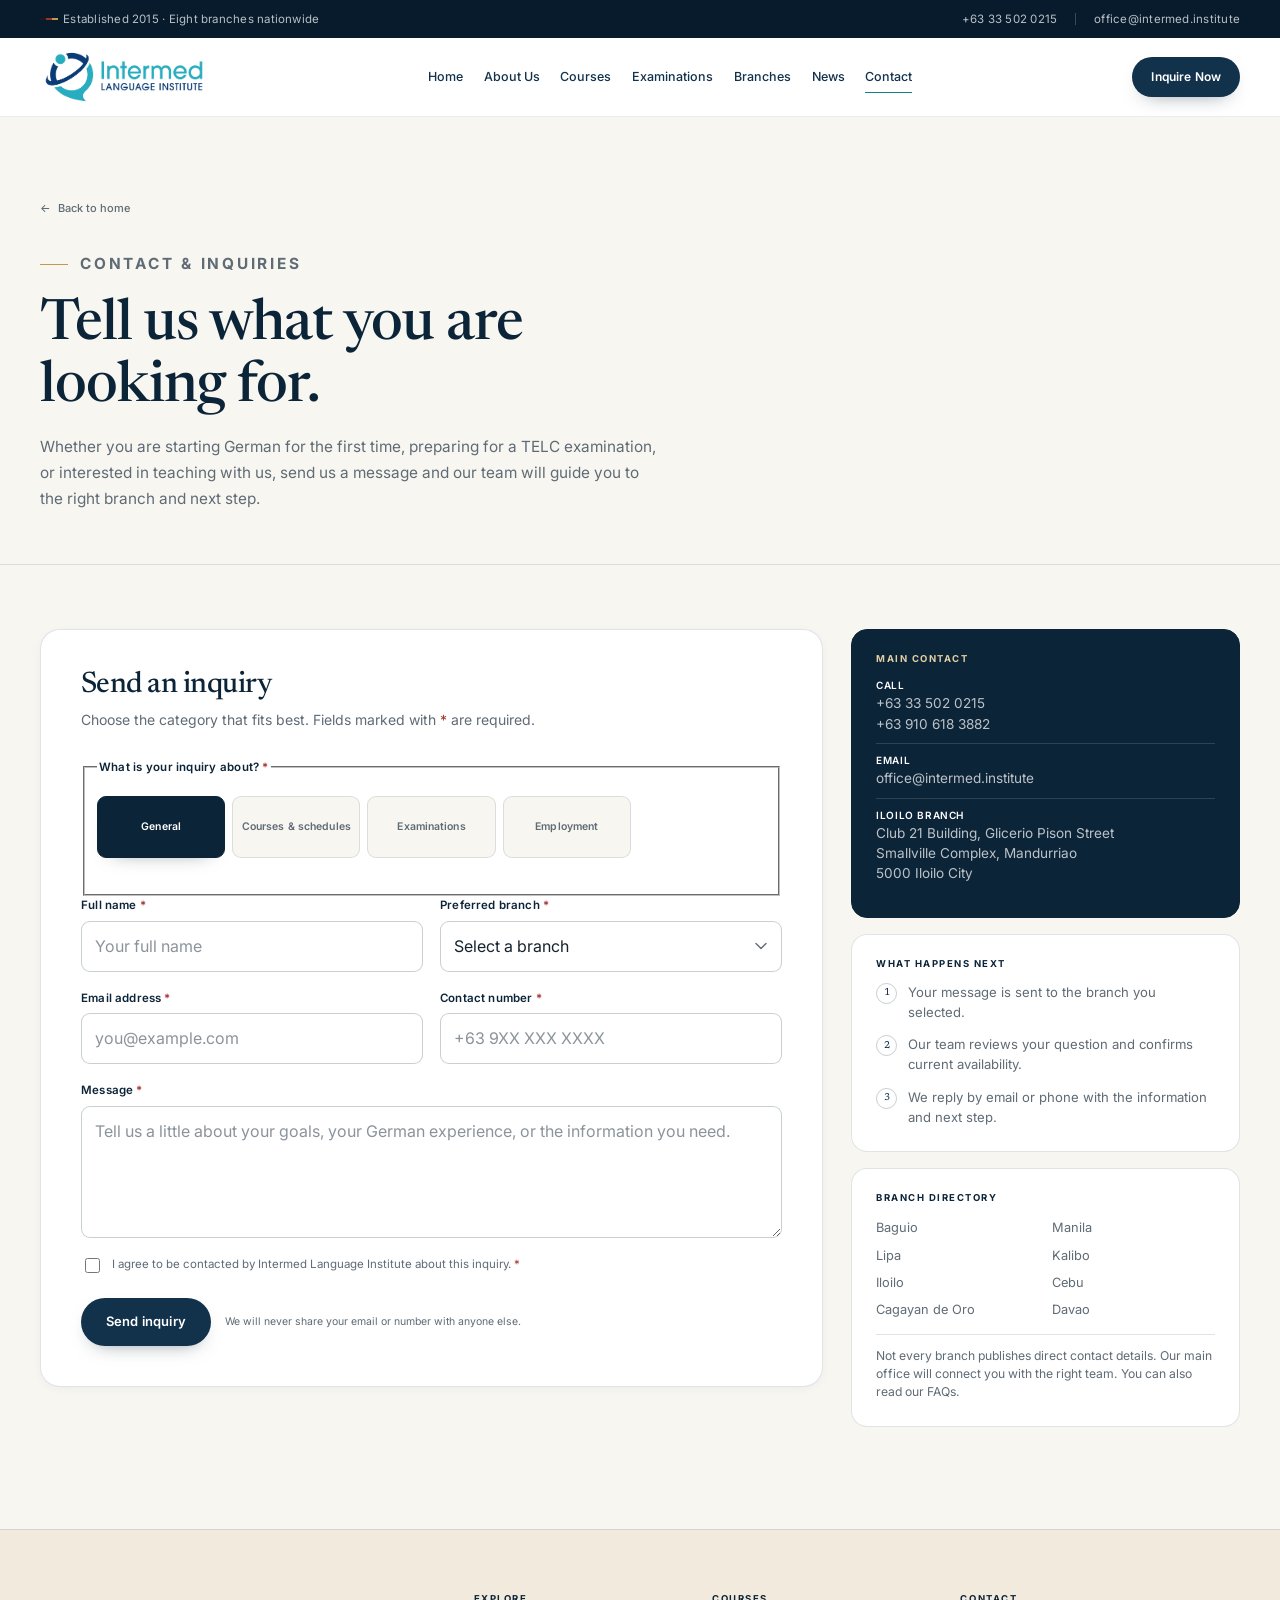
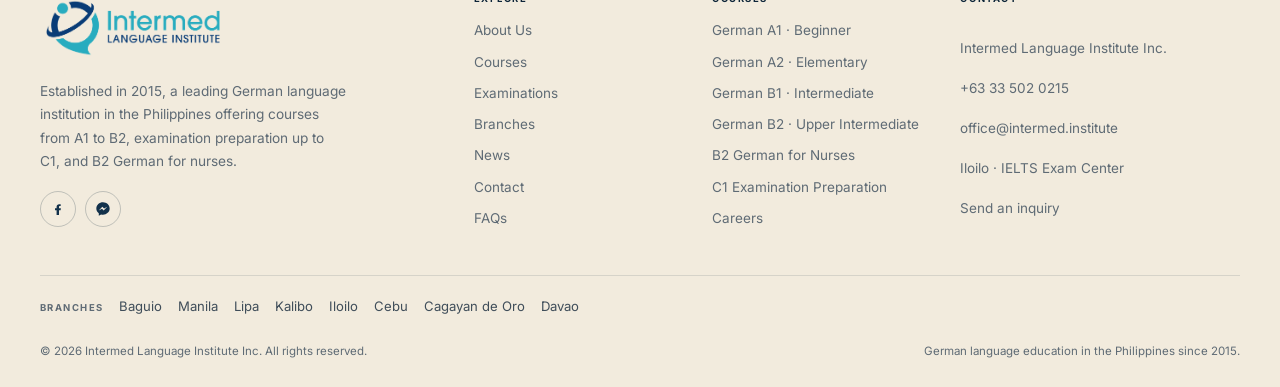
==== commit e86fb82c: "updates" ====
--- a/contact.html
+++ b/contact.html
@@ -4,7 +4,7 @@
   <meta charset="UTF-8">
   <meta name="viewport" content="width=device-width, initial-scale=1.0">
   <title>Contact &amp; Inquiries | Intermed Language Institute</title>
-  <meta name="description" content="Contact Intermed Language Institute about German courses, schedules, scholarships, TELC examinations, or careers. Choose your branch and send an inquiry to our team.">
+  <meta name="description" content="Contact Intermed Language Institute about German courses, schedules, TELC examinations, or careers. Choose your branch and send an inquiry to our team.">
   <meta name="robots" content="index, follow">
   <link rel="canonical" href="https://intermed.institute/contact.html">
   <meta name="theme-color" content="#0c2438">
@@ -15,7 +15,7 @@
   <meta property="og:type" content="website">
   <meta property="og:site_name" content="Intermed Language Institute">
   <meta property="og:title" content="Contact &amp; Inquiries | Intermed Language Institute">
-  <meta property="og:description" content="Ask about German courses, schedules, scholarships, TELC examinations, or teaching careers at Intermed.">
+  <meta property="og:description" content="Ask about German courses, schedules, TELC examinations, or teaching careers at Intermed.">
   <meta property="og:url" content="https://intermed.institute/contact.html">
 
   <link rel="preconnect" href="https://fonts.googleapis.com">
@@ -58,7 +58,6 @@
         <a href="index.html#about">About Us</a>
         <a href="index.html#courses">Courses</a>
         <a href="index.html#examinations">Examinations</a>
-        <a href="index.html#scholarships">Scholarships</a>
         <a href="index.html#branches">Branches</a>
         <a href="index.html#news">News</a>
         <a href="contact.html" aria-current="page">Contact</a>
@@ -78,10 +77,9 @@
         <a class="mobile-link" href="index.html#about">About Us <span class="num">02</span></a>
         <a class="mobile-link" href="index.html#courses">Courses <span class="num">03</span></a>
         <a class="mobile-link" href="index.html#examinations">Examinations <span class="num">04</span></a>
-        <a class="mobile-link" href="index.html#scholarships">Scholarships <span class="num">05</span></a>
-        <a class="mobile-link" href="index.html#branches">Branches <span class="num">06</span></a>
-        <a class="mobile-link" href="index.html#news">News <span class="num">07</span></a>
-        <a class="mobile-link" href="contact.html">Contact <span class="num">08</span></a>
+        <a class="mobile-link" href="index.html#branches">Branches <span class="num">05</span></a>
+        <a class="mobile-link" href="index.html#news">News <span class="num">06</span></a>
+        <a class="mobile-link" href="contact.html" aria-current="page">Contact <span class="num">07</span></a>
       </nav>
       <a class="btn btn--primary" href="#inquiry-form">Inquire Now</a>
       <div class="mobile-contact">
@@ -98,7 +96,7 @@
         <a class="home-link" href="index.html"><span aria-hidden="true">←</span> Back to home</a>
         <p class="eyebrow">Contact &amp; inquiries</p>
         <h1>Tell us what you are looking for.</h1>
-        <p>Whether you are starting German for the first time, preparing for a TELC examination, exploring a scholarship, or interested in teaching with us, send us a message and our team will guide you to the right branch and next step.</p>
+        <p>Whether you are starting German for the first time, preparing for a TELC examination, or interested in teaching with us, send us a message and our team will guide you to the right branch and next step.</p>
       </div>
     </section>
 
@@ -114,7 +112,6 @@
               <div class="inquiry-types">
                 <label class="inquiry-type"><input type="radio" name="inquiry_type" value="General Inquiry" data-type="general" checked> General</label>
                 <label class="inquiry-type"><input type="radio" name="inquiry_type" value="Course &amp; Schedule Inquiry" data-type="course"> Courses &amp; schedules</label>
-                <label class="inquiry-type"><input type="radio" name="inquiry_type" value="Scholarship Inquiry" data-type="scholarship"> Scholarships</label>
                 <label class="inquiry-type"><input type="radio" name="inquiry_type" value="Examination Inquiry" data-type="examination"> Examinations</label>
                 <label class="inquiry-type"><input type="radio" name="inquiry_type" value="Employment Application" data-type="employment"> Employment</label>
               </div>
@@ -284,7 +281,6 @@
             <a href="index.html#about">About Us</a>
             <a href="index.html#courses">Courses</a>
             <a href="index.html#examinations">Examinations</a>
-            <a href="index.html#scholarships">Scholarships</a>
             <a href="index.html#branches">Branches</a>
             <a href="index.html#news">News</a>
             <a href="contact.html">Contact</a>
--- a/assets/css/main.css
+++ b/assets/css/main.css
@@ -185,10 +185,6 @@
   background: var(--paper);
 }
 
-.section--sand {
-  background: var(--sand);
-}
-
 .section--dark {
   background: var(--navy-950);
   color: var(--white);
@@ -496,7 +492,8 @@
 }
 
 .primary-nav a:hover::after,
-.primary-nav a[aria-current="page"]::after {
+.primary-nav a[aria-current="page"]::after,
+.primary-nav a[aria-current="location"]::after {
   transform: scaleX(1);
 }
 
@@ -715,7 +712,6 @@
 }
 
 .about-copy.reveal,
-.scholarship-copy.reveal,
 .branch-explorer.reveal,
 .courses-note.reveal,
 .why-foot.reveal {
@@ -804,7 +800,6 @@
 /* Curtain-style media reveals */
 
 .js .about-media.reveal figure::after,
-.js .scholarship-media.reveal::after,
 .js .news-feature.reveal .news-media::after,
 .js .careers-wrap.reveal .careers-media::after {
   content: "";
@@ -829,11 +824,6 @@
   background: var(--white);
 }
 
-.js .scholarship-media.reveal::after {
-  border-radius: var(--radius-lg);
-  background: var(--sand);
-}
-
 .js .news-feature.reveal .news-media::after {
   background: var(--white);
 }
@@ -843,26 +833,19 @@
 }
 
 .js .about-media.reveal.is-visible figure::after,
-.js .scholarship-media.reveal.is-visible::after,
 .js .news-feature.reveal.is-visible .news-media::after,
 .js .careers-wrap.reveal.is-visible .careers-media::after {
   transform: scaleY(0);
 }
 
-.scholarship-badge {
-  z-index: 2;
-}
-
-.js .about-media.reveal .est-badge,
-.js .scholarship-media.reveal .scholarship-badge {
+.js .about-media.reveal .est-badge {
   opacity: 0;
   transform: translate3d(0, 10px, 0);
   transition: opacity 0.55s var(--ease-out), transform 0.65s var(--ease-out);
   transition-delay: 0.42s;
 }
 
-.js .about-media.reveal.is-visible .est-badge,
-.js .scholarship-media.reveal.is-visible .scholarship-badge {
+.js .about-media.reveal.is-visible .est-badge {
   opacity: 1;
   transform: none;
 }
@@ -1322,100 +1305,6 @@
 
 .exam-official {
   margin-top: 18px;
-}
-
-/* --------------------------------------------------------------------------
-   Scholarships
-   -------------------------------------------------------------------------- */
-
-.scholarship-grid {
-  display: grid;
-  grid-template-columns: minmax(0, 0.88fr) minmax(0, 1.12fr);
-  align-items: center;
-  gap: clamp(40px, 7vw, 92px);
-}
-
-.scholarship-media {
-  position: relative;
-}
-
-.scholarship-media img {
-  width: 100%;
-  aspect-ratio: 4 / 4.55;
-  border-radius: var(--radius-lg);
-  object-fit: cover;
-  object-position: center 30%;
-  box-shadow: var(--shadow-md);
-}
-
-.scholarship-badge {
-  position: absolute;
-  bottom: 20px;
-  left: 20px;
-  display: inline-flex;
-  align-items: center;
-  gap: 8px;
-  padding: 11px 15px;
-  border-radius: 9px;
-  background: rgba(255, 255, 255, 0.95);
-  color: var(--navy-800);
-  font-size: 9.5px;
-  font-weight: 700;
-  letter-spacing: 0.14em;
-  text-transform: uppercase;
-}
-
-.scholarship-badge::before {
-  content: "";
-  width: 6px;
-  height: 6px;
-  border-radius: 50%;
-  background: var(--gold-500);
-}
-
-.scholarship-copy h2 {
-  max-width: 16ch;
-  font-size: clamp(2rem, 3.4vw, 2.85rem);
-}
-
-.scholarship-copy > p {
-  max-width: 56ch;
-  margin-top: 20px;
-  color: var(--muted);
-  font-size: 0.95rem;
-  line-height: 1.75;
-}
-
-.tick-list {
-  display: grid;
-  gap: 10px;
-  margin-top: 24px;
-}
-
-.tick-list li {
-  position: relative;
-  padding-left: 24px;
-  color: var(--text-soft);
-  font-size: 0.89rem;
-}
-
-.tick-list li::before {
-  content: "→";
-  position: absolute;
-  left: 0;
-  color: var(--gold-700);
-  font-weight: 600;
-}
-
-.notice {
-  margin: 26px 0 30px;
-  border-left: 2px solid var(--gold-500);
-  border-radius: 0 8px 8px 0;
-  background: rgba(255, 255, 255, 0.45);
-  padding: 14px 18px;
-  color: var(--muted);
-  font-size: 0.82rem;
-  line-height: 1.65;
 }
 
 /* --------------------------------------------------------------------------
@@ -2886,6 +2775,10 @@
     font-size: 1.18rem;
   }
 
+  .mobile-link[aria-current] {
+    color: var(--teal-600);
+  }
+
   .mobile-link .num {
     color: var(--muted);
     font-family: var(--font-sans);
@@ -2929,7 +2822,6 @@
   }
 
   .about-grid,
-  .scholarship-grid,
   .news-grid,
   .careers-wrap,
   .contact-cta-inner {
@@ -2938,14 +2830,6 @@
 
   .about-media {
     max-width: 620px;
-  }
-
-  .scholarship-media {
-    max-width: 540px;
-  }
-
-  .scholarship-media img {
-    aspect-ratio: 4 / 3.6;
   }
 
   .news-side {
@@ -3191,14 +3075,6 @@
   .courses-note {
     flex-direction: column;
     gap: 10px;
-  }
-
-  .scholarship-media {
-    max-width: 100%;
-  }
-
-  .scholarship-media img {
-    aspect-ratio: 4 / 3.8;
   }
 
   .branch-tabs {
@@ -3675,7 +3551,6 @@
 /* Images */
 
 .about-media img,
-.scholarship-media img,
 .careers-media img,
 .news-media img {
   transition: transform 0.9s var(--ease-out), opacity 0.55s var(--ease-out),
@@ -3684,7 +3559,6 @@
 
 @media (hover: hover) and (pointer: fine) {
   .about-media figure:hover img,
-  .scholarship-media:hover img,
   .careers-wrap:hover .careers-media img,
   .news-feature:hover .news-media img {
     transform: scale(1.028);
@@ -3840,14 +3714,12 @@
   }
 
   .js .about-media.reveal figure::after,
-  .js .scholarship-media.reveal::after,
   .js .news-feature.reveal .news-media::after,
   .js .careers-wrap.reveal .careers-media::after {
     display: none !important;
   }
 
-  .js .about-media.reveal .est-badge,
-  .js .scholarship-media.reveal .scholarship-badge {
+  .js .about-media.reveal .est-badge {
     opacity: 1;
     transform: none;
   }
@@ -3873,7 +3745,6 @@
   .branch-tab:hover,
   .social-link:hover,
   .about-media figure:hover img,
-  .scholarship-media:hover img,
   .careers-wrap:hover .careers-media img,
   .news-feature:hover .news-media img {
     transform: none !important;
